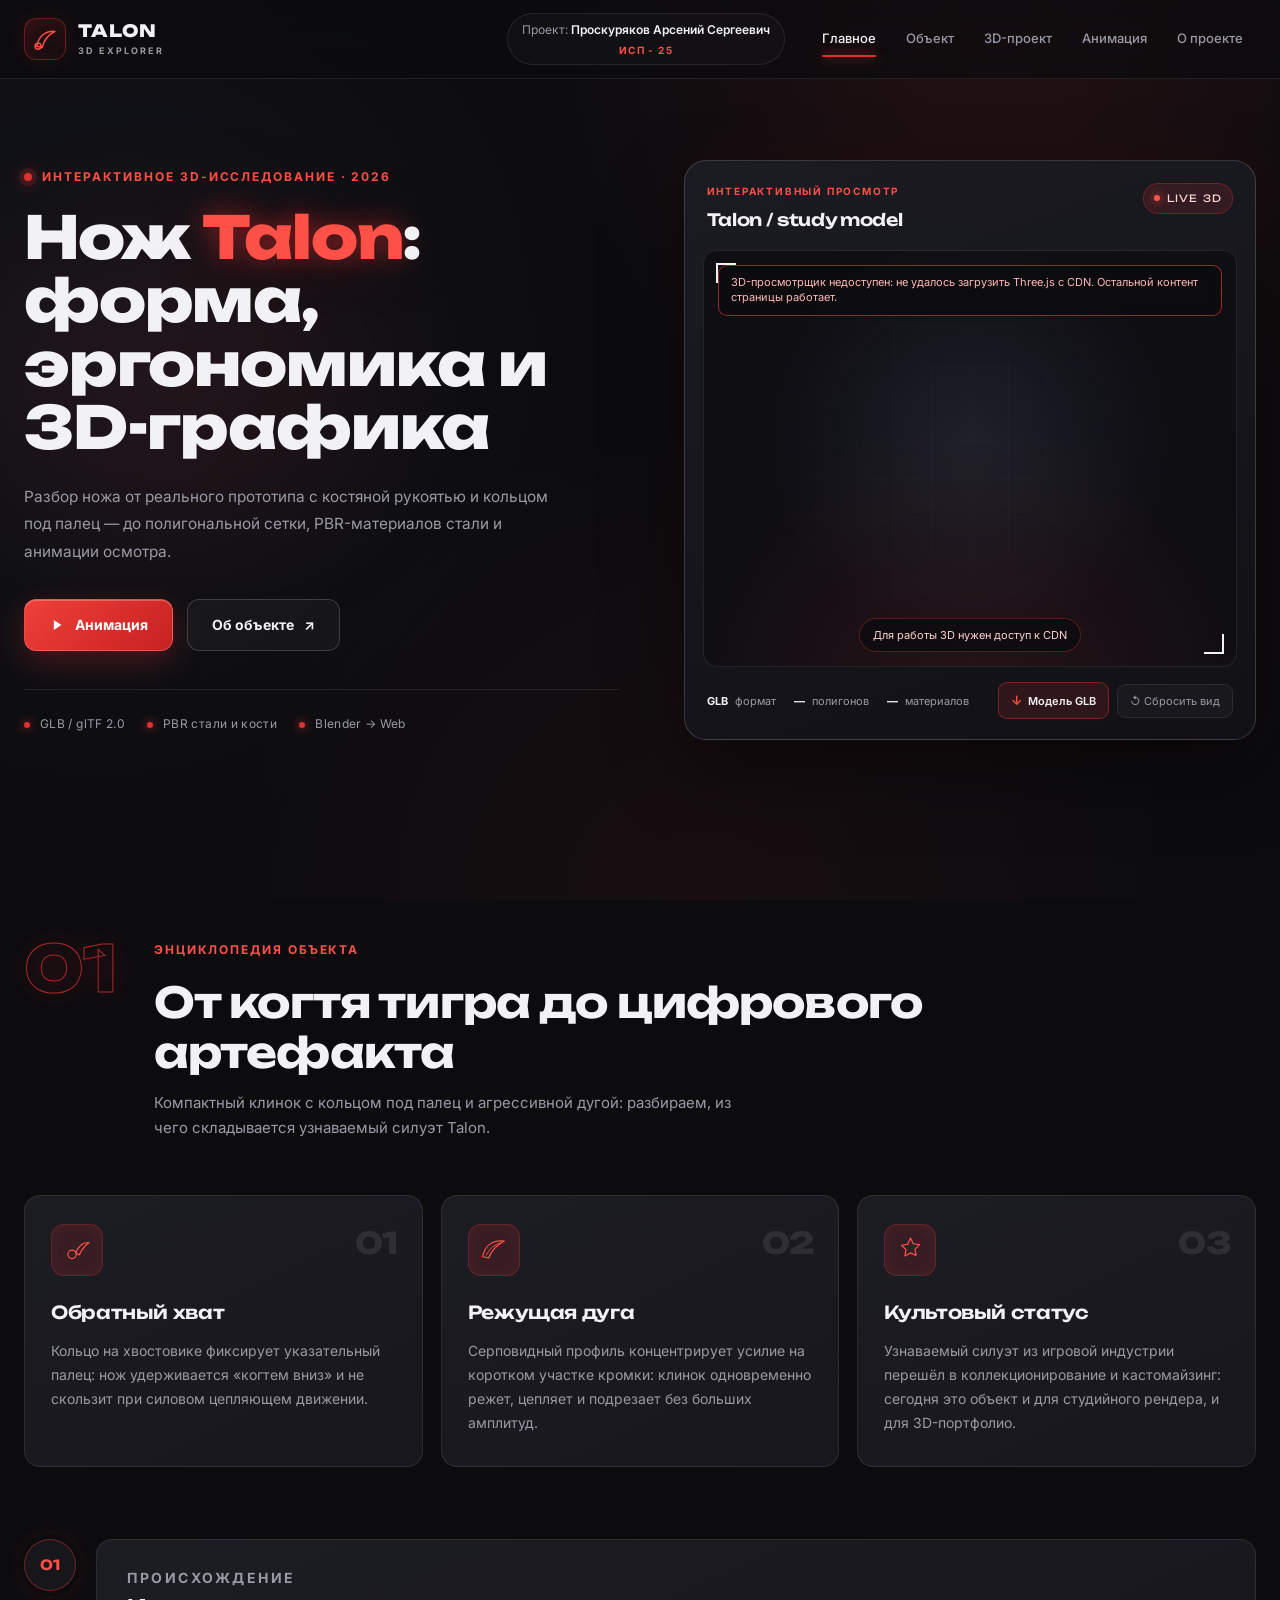
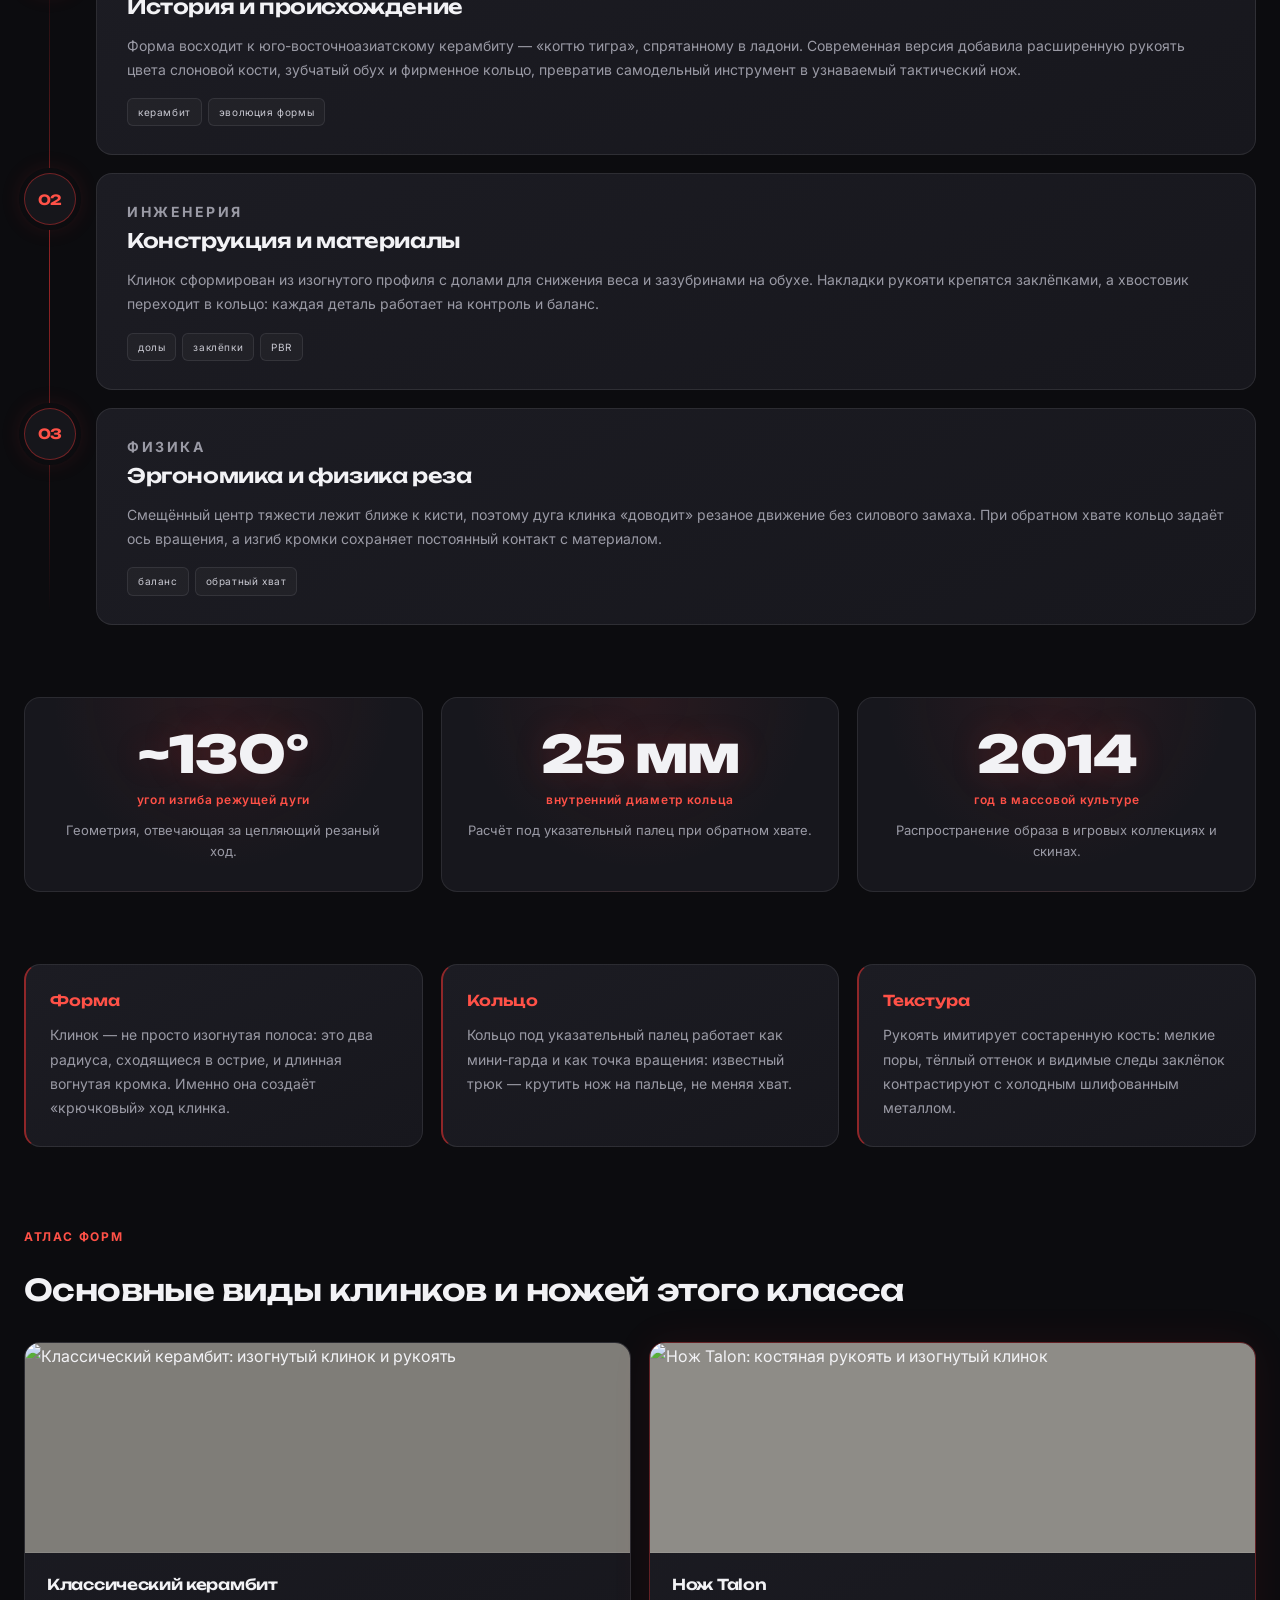
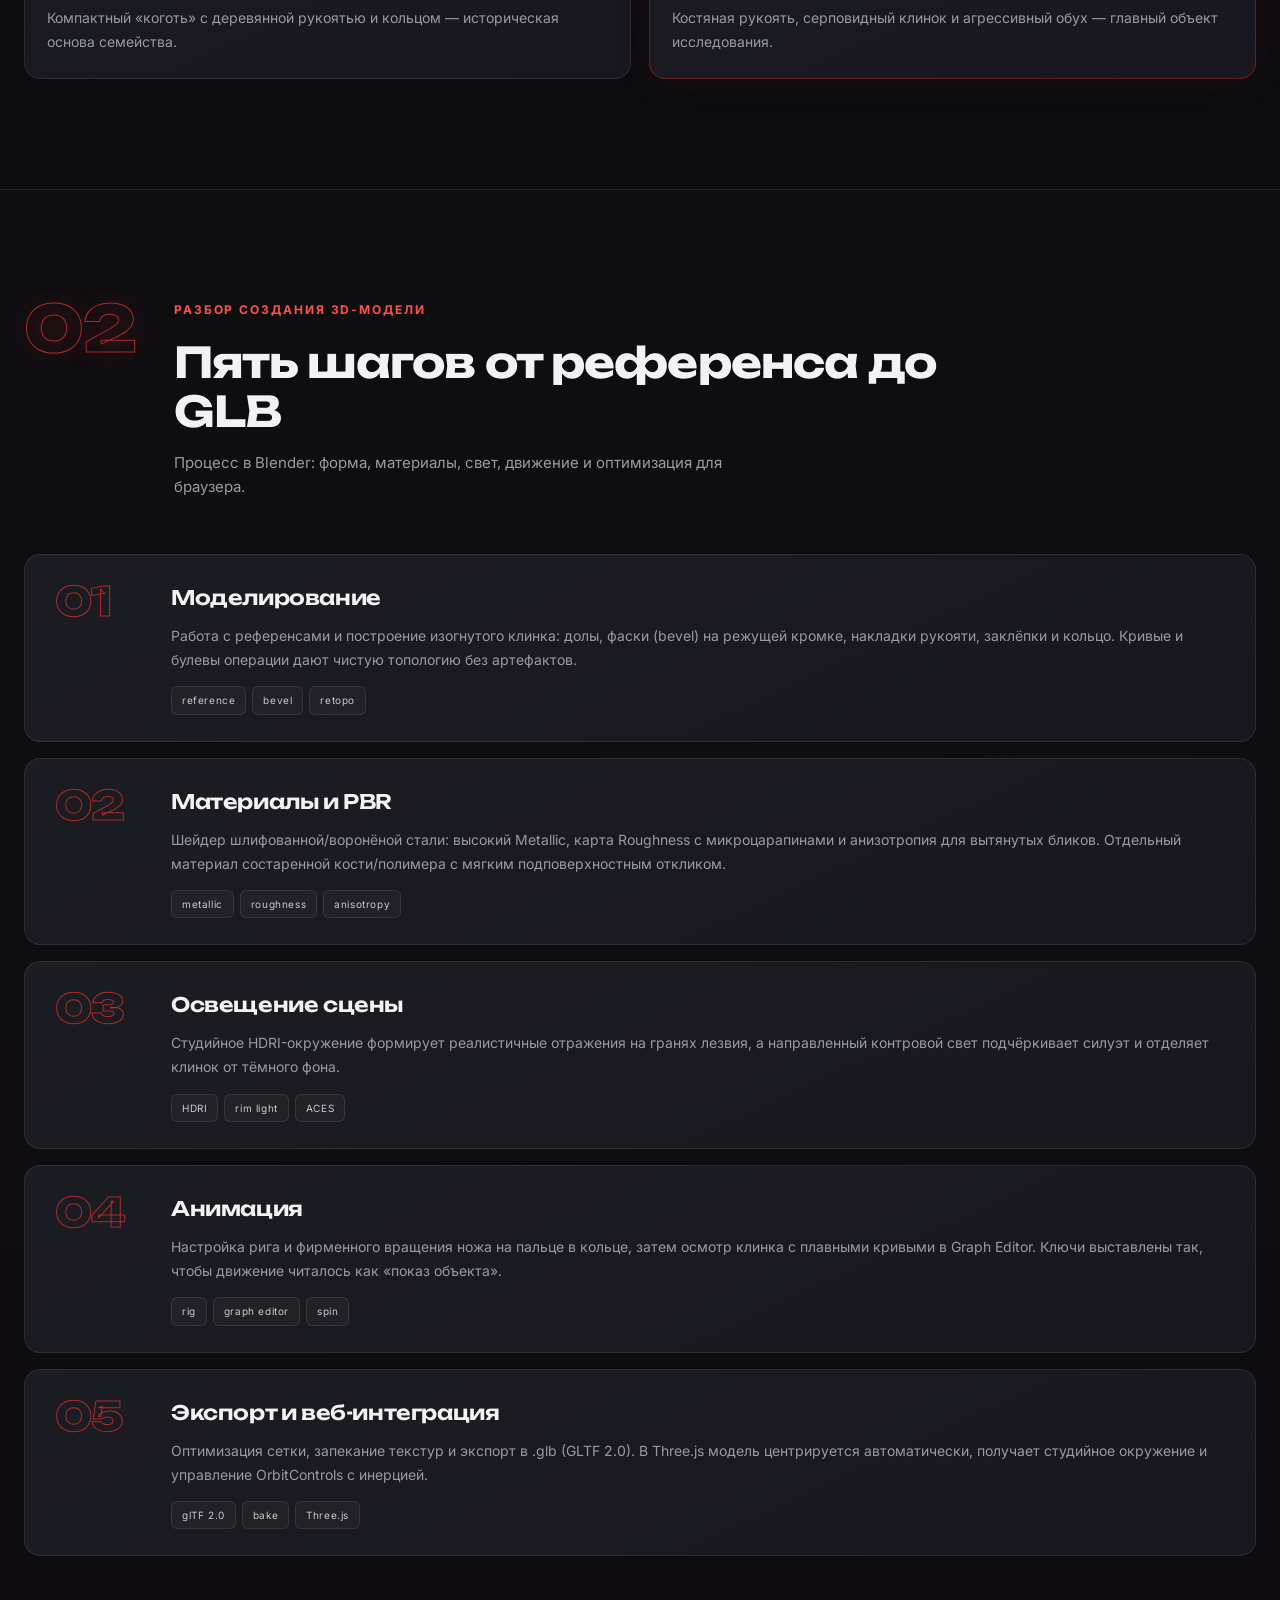
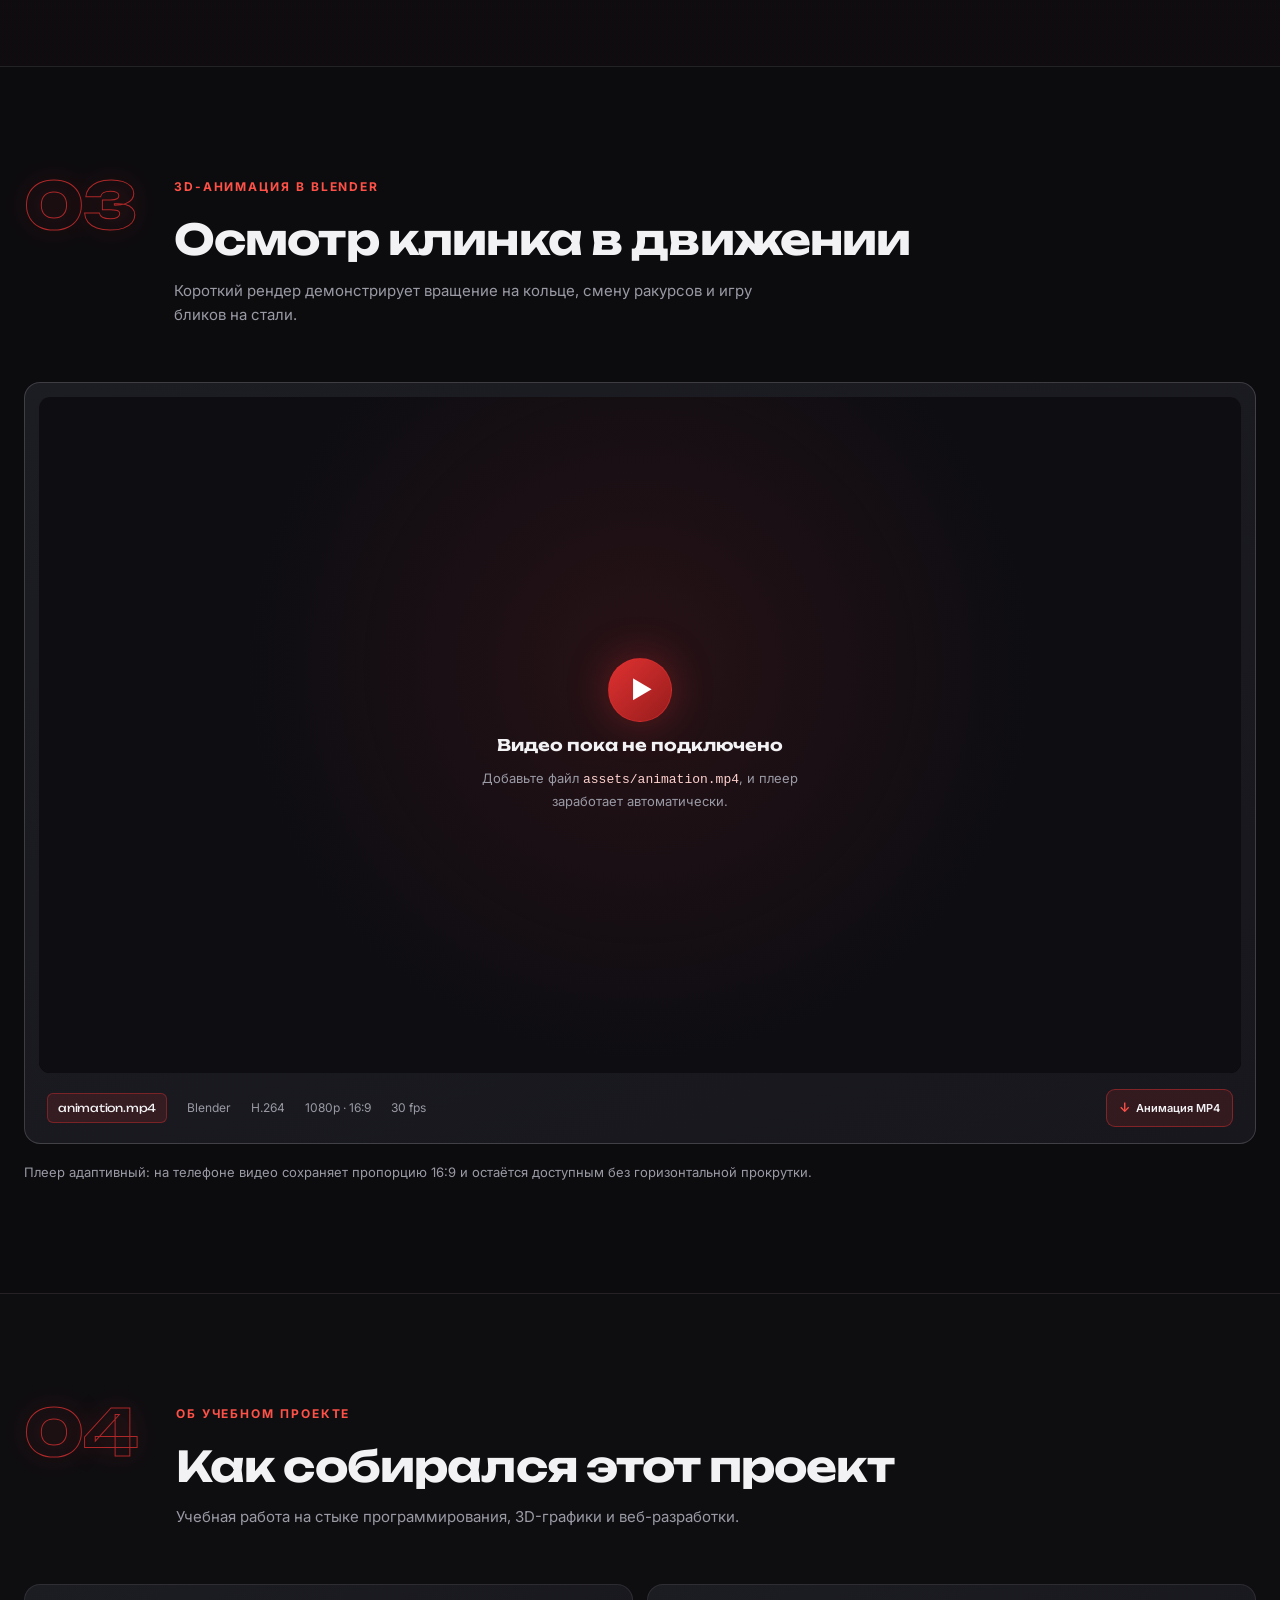
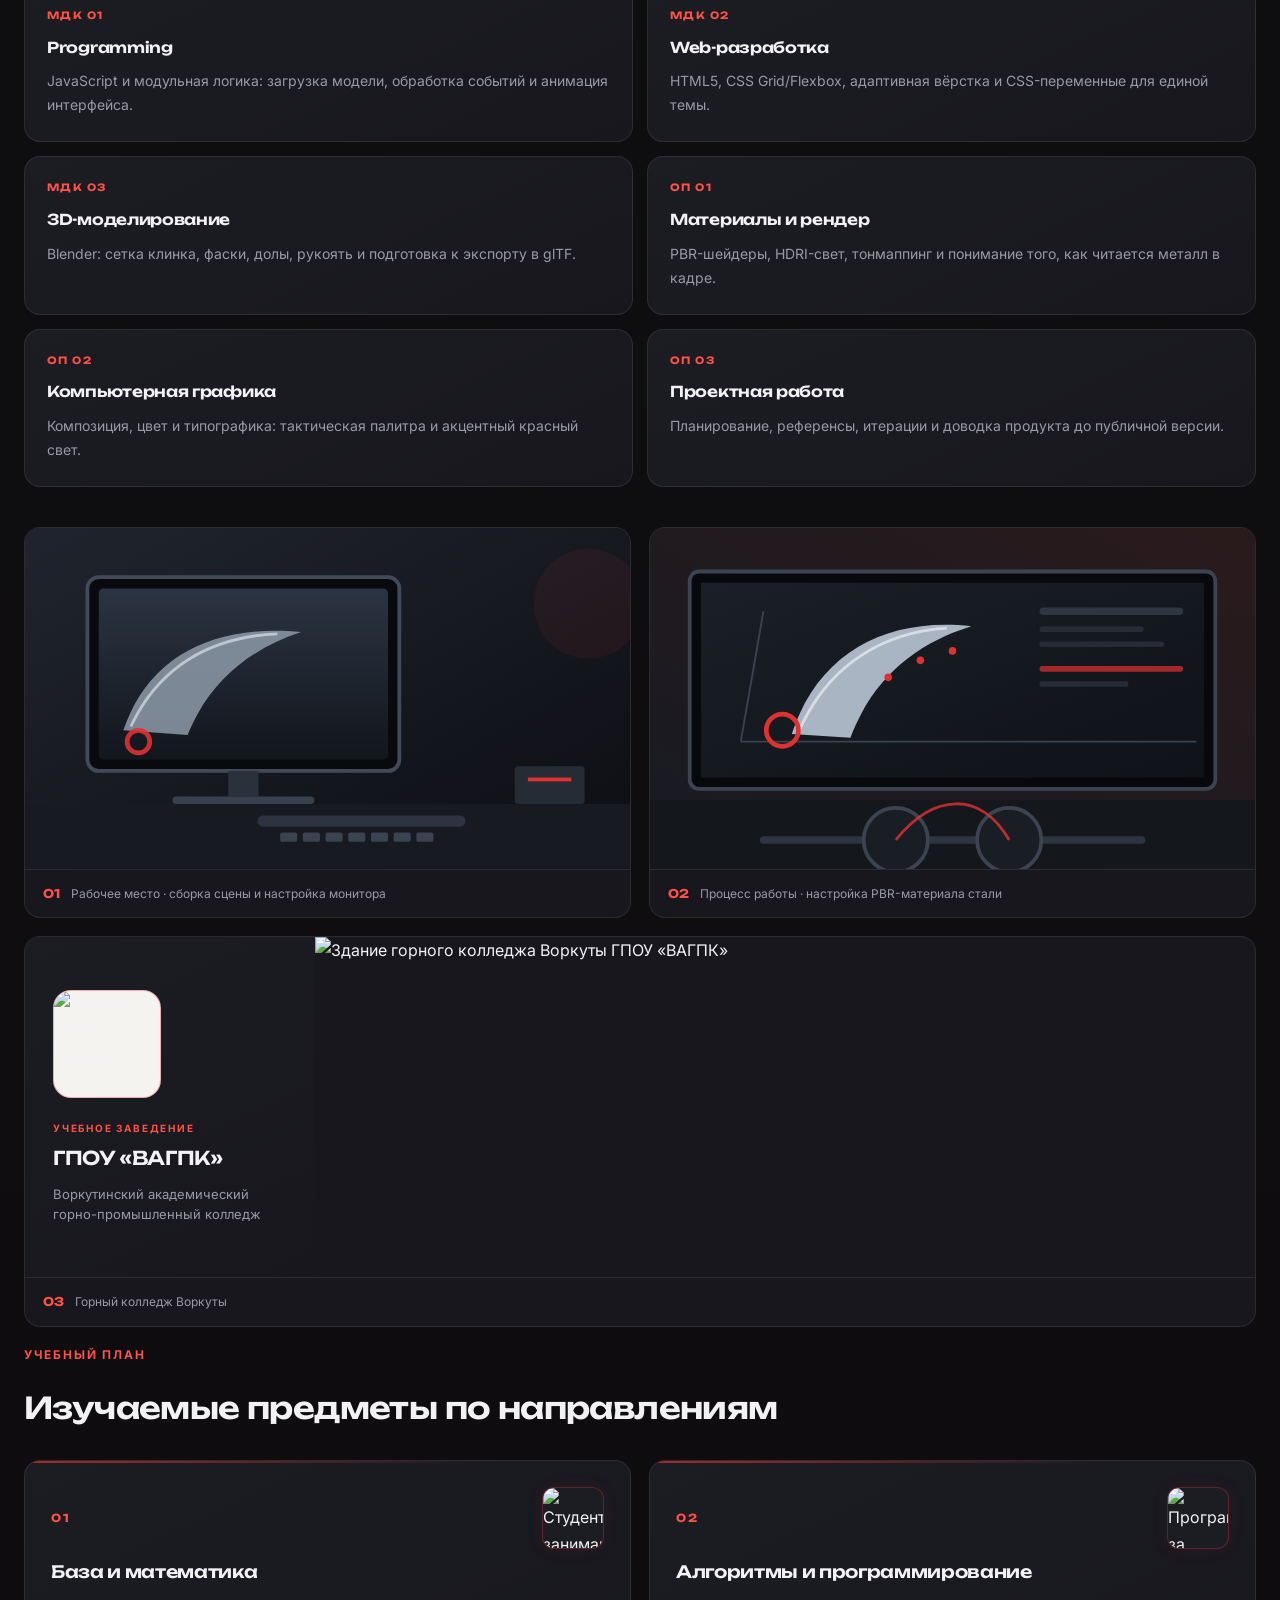
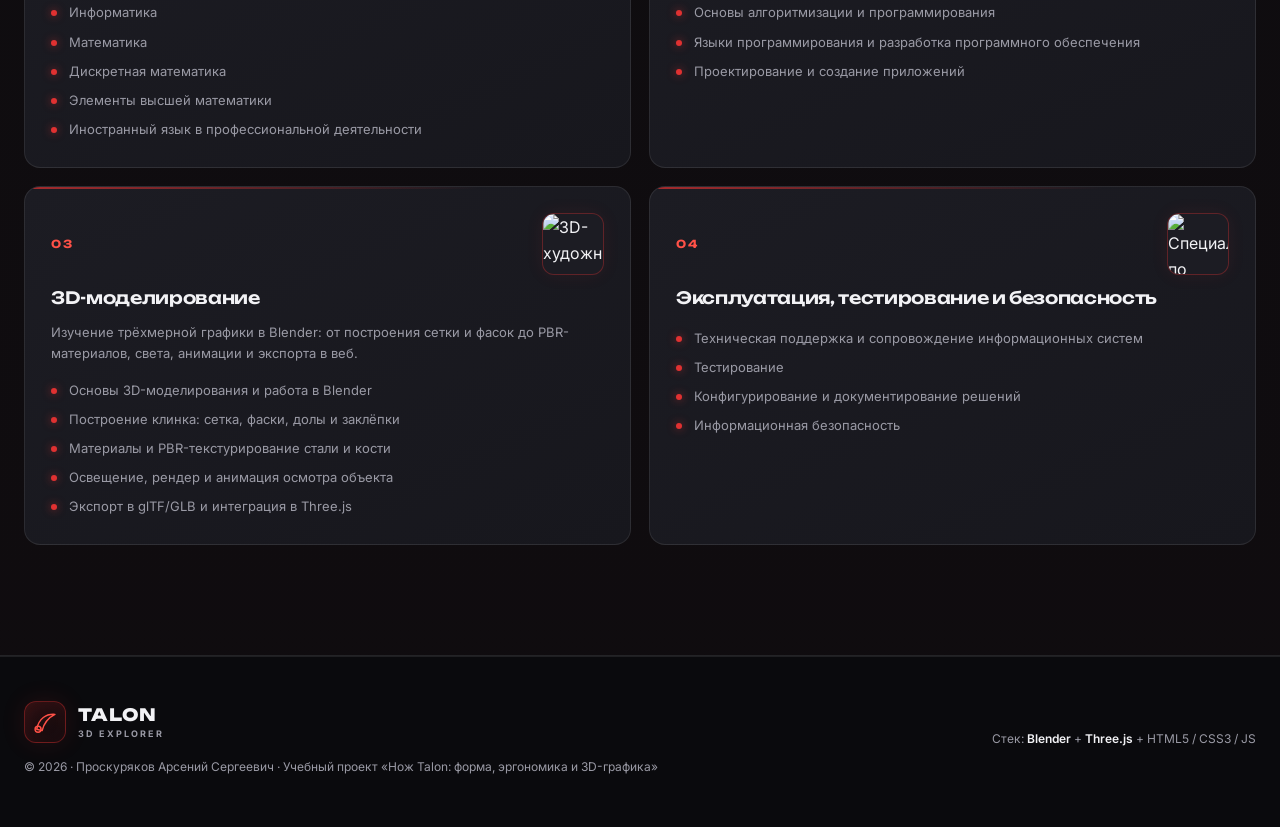
==== index.html @ 17e5db93 "Rename index.html.html to index.html" ====
<!DOCTYPE html>
<html lang="ru">
<head>
  <meta charset="UTF-8">
  <meta name="viewport" content="width=device-width, initial-scale=1.0">
  <meta name="theme-color" content="#0c0c0f">
  <meta name="description" content="Talon 3D Explorer — интерактивная энциклопедия ножа Talon: конструкция, эргономика, PBR-материалы и 3D-просмотр на Three.js.">
  <title>Нож Talon — форма, эргономика и 3D-графика</title>
  <link rel="icon" href="assets/favicon.svg" type="image/svg+xml">

  <link rel="preconnect" href="https://fonts.googleapis.com">
  <link rel="preconnect" href="https://fonts.gstatic.com" crossorigin>
  <link href="https://fonts.googleapis.com/css2?family=Inter:wght@400;500;600;700&family=Unbounded:wght@400;500;600;700;800&display=swap" rel="stylesheet">
  <style>
/* ============================================================
   TALON / 3D EXPLORER — тёмная тактическая тема
   ============================================================ */

:root {
  --bg: #0c0c0f;
  --bg-soft: #101015;
  --card: #17171d;
  --card-2: #1c1c23;
  --text: #f2f2f5;
  --muted: #9a9aa5;
  --accent: #e03131;
  --accent-bright: #ff5147;
  --accent-soft: rgba(224, 49, 49, 0.14);
  --line: rgba(255, 255, 255, 0.085);
  --line-strong: rgba(255, 255, 255, 0.16);
  --radius-lg: 22px;
  --radius-md: 16px;
  --radius-sm: 10px;
  --container: 1240px;
  --header-h: 78px;
  --font-head: "Unbounded", "Segoe UI", sans-serif;
  --font-body: "Inter", "Segoe UI", Arial, sans-serif;
  --ease: cubic-bezier(0.22, 0.75, 0.25, 1);
}

*,
*::before,
*::after { box-sizing: border-box; }

html {
  scroll-behavior: smooth;
  scroll-padding-top: calc(var(--header-h) + 24px);
}

body {
  margin: 0;
  min-width: 320px;
  background: var(--bg);
  color: var(--text);
  font-family: var(--font-body);
  font-size: 16px;
  line-height: 1.65;
  -webkit-font-smoothing: antialiased;
  overflow-x: hidden;
}

body::before {
  content: "";
  position: fixed;
  inset: 0;
  z-index: -2;
  background:
    radial-gradient(circle at 78% 4%, rgba(224, 49, 49, 0.11), transparent 34%),
    radial-gradient(circle at 8% 38%, rgba(70, 82, 110, 0.12), transparent 38%),
    radial-gradient(circle at 55% 100%, rgba(224, 49, 49, 0.06), transparent 42%),
    var(--bg);
}

body::after {
  content: "";
  position: fixed;
  inset: 0;
  z-index: -1;
  pointer-events: none;
  opacity: 0.35;
  background-image:
    linear-gradient(rgba(255,255,255,0.022) 1px, transparent 1px),
    linear-gradient(90deg, rgba(255,255,255,0.022) 1px, transparent 1px);
  background-size: 64px 64px;
  mask-image: linear-gradient(to bottom, #000, transparent 85%);
}

::selection { background: var(--accent); color: #fff; }

a { color: inherit; text-decoration: none; }
button, input { font: inherit; }
img, svg { max-width: 100%; }
h1, h2, h3, h4, p { margin-top: 0; }

h1, h2, h3, h4, .brand-text strong, .stat-number, .section-index,
.step-number, .feature-card__num, .timeline-marker span,
.discipline-num, .live-badge, .file-chip {
  font-family: var(--font-head);
  letter-spacing: -0.02em;
}

.container {
  width: min(100% - 48px, var(--container));
  margin-inline: auto;
}

.accent {
  color: var(--accent-bright);
  text-shadow: 0 0 26px rgba(224, 49, 49, 0.55), 0 0 70px rgba(224, 49, 49, 0.22);
}

.eyebrow {
  display: flex;
  align-items: center;
  gap: 10px;
  margin-bottom: 18px;
  color: var(--accent-bright);
  font-size: 12px;
  font-weight: 700;
  letter-spacing: 0.16em;
  text-transform: uppercase;
}

.pulse-dot {
  width: 8px;
  height: 8px;
  flex: 0 0 auto;
  border-radius: 50%;
  background: var(--accent);
  box-shadow: 0 0 0 5px var(--accent-soft), 0 0 16px var(--accent);
  animation: pulse 2.4s ease-in-out infinite;
}

@keyframes pulse {
  0%, 100% { opacity: 1; transform: scale(1); }
  50% { opacity: 0.55; transform: scale(0.8); }
}

.reveal {
  opacity: 1;
  transform: none;
  transition: opacity 0.75s var(--ease), transform 0.75s var(--ease);
}

.js .reveal {
  opacity: 0;
  transform: translateY(30px);
}

.js .reveal.is-visible { opacity: 1; transform: none; }

/* ------------------------------- Шапка ------------------------------- */

.site-header {
  position: fixed;
  inset: 0 0 auto;
  z-index: 100;
  background: rgba(12, 12, 15, 0.78);
  border-bottom: 1px solid var(--line);
  backdrop-filter: blur(18px) saturate(140%);
  -webkit-backdrop-filter: blur(18px) saturate(140%);
}

.header-inner {
  position: relative;
  min-height: var(--header-h);
  display: flex;
  align-items: center;
  gap: 24px;
}

.brand { display: inline-flex; align-items: center; gap: 12px; flex: 0 0 auto; }

.brand-mark {
  width: 42px;
  height: 42px;
  display: grid;
  place-items: center;
  color: var(--accent-bright);
  border: 1px solid rgba(224, 49, 49, 0.4);
  border-radius: 12px;
  background: linear-gradient(145deg, rgba(224,49,49,0.16), rgba(224,49,49,0.02));
  box-shadow: inset 0 0 18px rgba(224,49,49,0.08), 0 0 24px rgba(224,49,49,0.12);
}

.brand-mark svg { width: 27px; height: 27px; }

.brand-text { display: flex; flex-direction: column; line-height: 1.1; }
.brand-text strong { font-size: 17px; font-weight: 800; letter-spacing: 0.06em; }
.brand-text small {
  margin-top: 5px;
  color: var(--muted);
  font-size: 9px;
  font-weight: 700;
  letter-spacing: 0.24em;
}

.project-badge {
  display: flex;
  flex-direction: column;
  align-items: center;
  gap: 2px;
  margin-left: auto;
  padding: 6px 14px;
  color: var(--muted);
  font-size: 12px;
  white-space: nowrap;
  border: 1px solid var(--line);
  border-radius: 999px;
  background: rgba(255,255,255,0.025);
}

.project-badge strong { color: var(--text); font-weight: 600; }
.project-badge small { color: var(--accent-bright); font-size: 10px; font-weight: 700; letter-spacing: 0.14em; }

.site-nav { display: flex; align-items: center; gap: 4px; }

.site-nav a {
  position: relative;
  padding: 9px 13px;
  color: var(--muted);
  font-size: 13px;
  font-weight: 500;
  border-radius: 9px;
  transition: color 0.25s ease, background 0.25s ease;
}

.site-nav a:hover { color: var(--text); background: rgba(255,255,255,0.05); }

.site-nav a.is-active { color: var(--text); }
.site-nav a.is-active::after {
  content: "";
  position: absolute;
  left: 13px;
  right: 13px;
  bottom: 2px;
  height: 2px;
  border-radius: 2px;
  background: var(--accent);
  box-shadow: 0 0 12px var(--accent);
}

.nav-toggle {
  display: none;
  width: 42px;
  height: 42px;
  flex-direction: column;
  align-items: center;
  justify-content: center;
  gap: 5px;
  padding: 0;
  color: var(--text);
  background: rgba(255,255,255,0.04);
  border: 1px solid var(--line);
  border-radius: 11px;
  cursor: pointer;
}

.nav-toggle span {
  display: block;
  width: 18px;
  height: 2px;
  border-radius: 2px;
  background: currentColor;
  transition: transform 0.25s ease, opacity 0.25s ease;
}

.nav-toggle[aria-expanded="true"] span:nth-child(1) { transform: translateY(7px) rotate(45deg); }
.nav-toggle[aria-expanded="true"] span:nth-child(2) { opacity: 0; }
.nav-toggle[aria-expanded="true"] span:nth-child(3) { transform: translateY(-7px) rotate(-45deg); }

/* -------------------------------- Hero ------------------------------- */

.hero {
  position: relative;
  padding: calc(var(--header-h) + 82px) 0 90px;
}

.hero::before {
  content: "";
  position: absolute;
  top: 14%;
  left: -12%;
  width: 52%;
  height: 65%;
  pointer-events: none;
  background: radial-gradient(ellipse, rgba(224,49,49,0.085), transparent 66%);
  filter: blur(30px);
}

.hero-grid {
  position: relative;
  display: grid;
  grid-template-columns: minmax(0, 1.02fr) minmax(0, 0.98fr);
  gap: clamp(36px, 5vw, 76px);
  align-items: center;
}

.hero-copy h1 {
  max-width: 15ch;
  margin-bottom: 24px;
  font-size: clamp(38px, 4.6vw, 66px);
  font-weight: 800;
  line-height: 1.08;
}

.lead {
  max-width: 55ch;
  margin-bottom: 34px;
  color: var(--muted);
  font-size: clamp(15px, 1.2vw, 17px);
  line-height: 1.78;
}

.hero-actions { display: flex; flex-wrap: wrap; gap: 14px; }

.btn {
  display: inline-flex;
  align-items: center;
  justify-content: center;
  gap: 10px;
  min-height: 52px;
  padding: 0 24px;
  border-radius: 12px;
  font-size: 14px;
  font-weight: 700;
  transition: transform 0.25s var(--ease), box-shadow 0.25s ease, background 0.25s ease, border-color 0.25s ease;
}

.btn svg { width: 16px; height: 16px; }

.btn:hover { transform: translateY(-3px); }

.btn-primary {
  color: #fff;
  background: linear-gradient(135deg, #f0403a, #c62121);
  border: 1px solid rgba(255,120,110,0.5);
  box-shadow: 0 10px 32px rgba(224,49,49,0.28), inset 0 1px 0 rgba(255,255,255,0.24);
}

.btn-primary:hover { box-shadow: 0 16px 42px rgba(224,49,49,0.42), 0 0 20px rgba(224,49,49,0.28); }

.btn-ghost {
  color: var(--text);
  background: rgba(255,255,255,0.035);
  border: 1px solid var(--line-strong);
}

.btn-ghost:hover { background: rgba(255,255,255,0.08); border-color: rgba(255,255,255,0.3); }

.hero-meta {
  display: flex;
  flex-wrap: wrap;
  gap: 10px 22px;
  margin-top: 38px;
  padding-top: 24px;
  border-top: 1px solid var(--line);
}

.hero-meta span {
  position: relative;
  padding-left: 16px;
  color: var(--muted);
  font-size: 12px;
  letter-spacing: 0.03em;
}

.hero-meta span::before {
  content: "";
  position: absolute;
  left: 0;
  top: 8px;
  width: 6px;
  height: 6px;
  border-radius: 50%;
  background: var(--accent);
  box-shadow: 0 0 10px var(--accent);
}

/* --------------------------- 3D-просмотрщик --------------------------- */

.viewer-card {
  padding: 18px;
  background: linear-gradient(160deg, rgba(28,28,36,0.96), rgba(17,17,22,0.98));
  border: 1px solid var(--line-strong);
  border-radius: var(--radius-lg);
  box-shadow: 0 30px 80px rgba(0,0,0,0.45), 0 0 60px rgba(224,49,49,0.06);
}

.viewer-head {
  display: flex;
  align-items: flex-start;
  justify-content: space-between;
  gap: 14px;
  padding: 4px 4px 16px;
}

.panel-label, .card-kicker {
  display: block;
  margin-bottom: 6px;
  color: var(--accent-bright);
  font-size: 10px;
  font-weight: 700;
  letter-spacing: 0.18em;
  text-transform: uppercase;
}

.viewer-head h2 { margin: 0; font-size: 17px; font-weight: 600; }

.live-badge {
  display: inline-flex;
  align-items: center;
  gap: 7px;
  padding: 6px 10px;
  color: #ffd7d4;
  font-size: 10px;
  letter-spacing: 0.12em;
  white-space: nowrap;
  border: 1px solid rgba(224,49,49,0.32);
  border-radius: 999px;
  background: var(--accent-soft);
}

.live-badge i {
  width: 6px;
  height: 6px;
  border-radius: 50%;
  background: var(--accent-bright);
  box-shadow: 0 0 10px var(--accent-bright);
  animation: pulse 1.8s ease-in-out infinite;
}

.viewer-stage {
  position: relative;
  aspect-ratio: 1.28 / 1;
  min-height: 340px;
  overflow: hidden;
  border: 1px solid var(--line);
  border-radius: 14px;
  background:
    radial-gradient(circle at 50% 45%, rgba(60,66,82,0.34), transparent 58%),
    radial-gradient(circle at 50% 110%, rgba(224,49,49,0.12), transparent 55%),
    #0e0e13;
}

.scene { position: absolute; inset: 0; z-index: 2; }
.scene canvas { display: block; width: 100%; height: 100%; cursor: grab; touch-action: none; }
.scene canvas:active { cursor: grabbing; }

.viewer-grid {
  position: absolute;
  inset: 0;
  z-index: 1;
  pointer-events: none;
  opacity: 0.45;
  background-image:
    linear-gradient(rgba(255,255,255,0.035) 1px, transparent 1px),
    linear-gradient(90deg, rgba(255,255,255,0.035) 1px, transparent 1px);
  background-size: 38px 38px;
  mask-image: radial-gradient(circle at 50% 50%, #000 20%, transparent 78%);
}

.stage-corner {
  position: absolute;
  z-index: 4;
  width: 20px;
  height: 20px;
  pointer-events: none;
  border-color: rgba(224,49,49,0.7);
}
.stage-corner--tl { top: 12px; left: 12px; border-top: 2px solid; border-left: 2px solid; }
.stage-corner--br { right: 12px; bottom: 12px; border-right: 2px solid; border-bottom: 2px solid; }

.loader {
  position: absolute;
  inset: 0;
  z-index: 6;
  display: flex;
  flex-direction: column;
  align-items: center;
  justify-content: center;
  gap: 14px;
  color: var(--muted);
  font-size: 12px;
  letter-spacing: 0.08em;
  background: rgba(14,14,19,0.9);
  transition: opacity 0.5s ease, visibility 0.5s ease;
}

.loader.is-hidden { opacity: 0; visibility: hidden; }

.loader-ring {
  width: 42px;
  height: 42px;
  border: 2px solid rgba(255,255,255,0.1);
  border-top-color: var(--accent);
  border-radius: 50%;
  animation: spin 0.9s linear infinite;
}

@keyframes spin { to { transform: rotate(360deg); } }

.progress {
  width: 150px;
  height: 3px;
  overflow: hidden;
  border-radius: 3px;
  background: rgba(255,255,255,0.1);
}

.progress i {
  display: block;
  width: 8%;
  height: 100%;
  background: var(--accent);
  box-shadow: 0 0 12px var(--accent);
  transition: width 0.25s ease;
}

.viewer-status {
  position: absolute;
  z-index: 5;
  top: 14px;
  left: 14px;
  right: 14px;
  padding: 9px 12px;
  font-size: 11px;
  line-height: 1.45;
  color: var(--text);
  border: 1px solid var(--line);
  border-radius: 9px;
  background: rgba(12,12,16,0.86);
  backdrop-filter: blur(8px);
  opacity: 0;
  transform: translateY(-6px);
  pointer-events: none;
  transition: opacity 0.3s ease, transform 0.3s ease;
}

.viewer-status.is-visible { opacity: 1; transform: none; }
.viewer-status[data-kind="warn"] { border-color: rgba(224,49,49,0.5); color: #ffd2cf; }
.viewer-status[data-kind="error"] { border-color: rgba(224,49,49,0.7); color: #ffb9b5; }
.viewer-status[data-kind="ok"] { border-color: rgba(120,200,150,0.35); color: #c9ecd6; }

.viewer-hint {
  position: absolute;
  z-index: 4;
  left: 50%;
  bottom: 14px;
  transform: translateX(-50%);
  margin: 0;
  padding: 7px 13px;
  color: var(--muted);
  font-size: 11px;
  white-space: nowrap;
  border: 1px solid var(--line);
  border-radius: 999px;
  background: rgba(12,12,16,0.8);
  pointer-events: none;
}

.viewer-hint.is-static { color: #ffd2cf; border-color: rgba(224,49,49,0.35); }

.viewer-foot {
  display: flex;
  align-items: center;
  justify-content: space-between;
  gap: 12px;
  padding: 15px 4px 2px;
}

.viewer-specs { display: flex; flex-wrap: wrap; gap: 8px 18px; }
.viewer-specs span { color: var(--muted); font-size: 11px; }
.viewer-specs b { margin-right: 4px; color: var(--text); font-weight: 700; }

.viewer-actions { display: flex; align-items: center; flex-wrap: wrap; gap: 8px; }

.download-btn {
  display: inline-flex;
  align-items: center;
  gap: 6px;
  padding: 7px 12px;
  color: var(--text);
  font-size: 11px;
  font-weight: 600;
  text-decoration: none;
  white-space: nowrap;
  border: 1px solid rgba(224, 49, 49, 0.45);
  border-radius: 9px;
  background: var(--accent-soft);
  transition: color 0.2s ease, border-color 0.2s ease, background 0.2s ease, transform 0.2s var(--ease);
}

.download-btn::before { content: "↓"; color: var(--accent-bright); font-size: 13px; }
.download-btn:hover { color: #fff; border-color: var(--accent-bright); background: rgba(224, 49, 49, 0.2); transform: translateY(-2px); }

.reset-btn {
  padding: 7px 12px;
  color: var(--muted);
  font-size: 11px;
  white-space: nowrap;
  border: 1px solid var(--line);
  border-radius: 9px;
  background: rgba(255,255,255,0.03);
  cursor: pointer;
  transition: color 0.2s ease, border-color 0.2s ease, background 0.2s ease;
}

.reset-btn:hover { color: var(--text); border-color: rgba(224,49,49,0.55); background: var(--accent-soft); }

/* ------------------------------ Секции ------------------------------- */

.section { padding: 110px 0; scroll-margin-top: var(--header-h); }
.section-alt {
  background: linear-gradient(180deg, rgba(255,255,255,0.012), rgba(224,49,49,0.018));
  border-top: 1px solid var(--line);
  border-bottom: 1px solid var(--line);
}

.section-head {
  display: grid;
  grid-template-columns: auto 1fr;
  gap: clamp(18px, 3vw, 40px);
  align-items: start;
  margin-bottom: 54px;
}

.section-index {
  font-size: clamp(38px, 5vw, 70px);
  font-weight: 800;
  line-height: 0.9;
  color: transparent;
  -webkit-text-stroke: 1px rgba(224,49,49,0.75);
  text-shadow: 0 0 30px rgba(224,49,49,0.14);
}

.section-head h2 {
  max-width: 20ch;
  margin-bottom: 14px;
  font-size: clamp(28px, 3.3vw, 44px);
  font-weight: 700;
  line-height: 1.17;
}

.section-lead { max-width: 68ch; margin: 0; color: var(--muted); font-size: 15px; }

/* --- Карточки назначения --- */

.feature-grid {
  display: grid;
  grid-template-columns: repeat(3, minmax(0, 1fr));
  gap: 18px;
  margin-bottom: 72px;
}

.feature-card,
.timeline-card,
.fact-card,
.knife-card,
.step,
.discipline-card,
.video-card {
  position: relative;
  background: linear-gradient(155deg, var(--card-2), var(--card));
  border: 1px solid var(--line);
  border-radius: var(--radius-md);
}

.feature-card {
  padding: 28px 26px 30px;
  overflow: hidden;
  transition: transform 0.3s var(--ease), border-color 0.3s ease, box-shadow 0.3s ease;
}

.feature-card::after {
  content: "";
  position: absolute;
  inset: auto auto -70px -70px;
  width: 160px;
  height: 160px;
  border-radius: 50%;
  background: radial-gradient(circle, rgba(224,49,49,0.12), transparent 70%);
  opacity: 0;
  transition: opacity 0.3s ease;
}

.feature-card:hover { transform: translateY(-6px); border-color: rgba(224,49,49,0.42); box-shadow: 0 20px 50px rgba(0,0,0,0.32); }
.feature-card:hover::after { opacity: 1; }

.feature-card__num {
  position: absolute;
  top: 22px;
  right: 24px;
  color: rgba(255,255,255,0.09);
  font-size: 30px;
  font-weight: 800;
}

.feature-icon {
  width: 52px;
  height: 52px;
  display: grid;
  place-items: center;
  margin-bottom: 22px;
  color: var(--accent-bright);
  border: 1px solid rgba(224,49,49,0.28);
  border-radius: 13px;
  background: var(--accent-soft);
  box-shadow: inset 0 0 20px rgba(224,49,49,0.08);
}

.feature-icon svg { width: 29px; height: 29px; }

.feature-card h3 { margin-bottom: 12px; font-size: 18px; font-weight: 600; }
.feature-card p, .timeline-card p, .knife-card p, .step p, .discipline-card p, .fact-card p {
  margin: 0;
  color: var(--muted);
  font-size: 14px;
  line-height: 1.72;
}

/* --- Таймлайн --- */

.timeline { position: relative; margin-bottom: 72px; }

.timeline::before {
  content: "";
  position: absolute;
  top: 12px;
  bottom: 12px;
  left: 25px;
  width: 1px;
  background: linear-gradient(to bottom, transparent, rgba(224,49,49,0.65), transparent);
}

.timeline-item {
  position: relative;
  display: grid;
  grid-template-columns: 52px minmax(0, 1fr);
  gap: 20px;
  margin-bottom: 18px;
}

.timeline-item:last-child { margin-bottom: 0; }

.timeline-marker {
  position: relative;
  z-index: 1;
  width: 52px;
  height: 52px;
  display: grid;
  place-items: center;
  border: 1px solid rgba(224,49,49,0.45);
  border-radius: 50%;
  background: #16161b;
  box-shadow: 0 0 0 5px var(--bg), 0 0 24px rgba(224,49,49,0.18);
}

.timeline-marker span { color: var(--accent-bright); font-size: 14px; font-weight: 700; }

.timeline-card { padding: 26px 30px 28px; }
.timeline-card h3 { margin-bottom: 11px; font-size: 20px; font-weight: 600; }

.tag, .step-tags span {
  display: inline-block;
  margin: 16px 6px 0 0;
  padding: 5px 10px;
  color: #c9c9d2;
  font-size: 10px;
  letter-spacing: 0.06em;
  border: 1px solid var(--line);
  border-radius: 6px;
  background: rgba(255,255,255,0.03);
}

/* --- Статистика --- */

.stats {
  display: grid;
  grid-template-columns: repeat(3, minmax(0, 1fr));
  gap: 18px;
  margin-bottom: 72px;
}

.stat {
  padding: 28px 26px;
  text-align: center;
  border: 1px solid var(--line);
  border-radius: var(--radius-md);
  background: radial-gradient(circle at 50% 0%, rgba(224,49,49,0.09), transparent 62%), var(--card);
}

.stat-number {
  display: block;
  margin-bottom: 8px;
  color: var(--text);
  font-size: clamp(34px, 4vw, 52px);
  font-weight: 800;
  line-height: 1.1;
  text-shadow: 0 0 32px rgba(224,49,49,0.22);
}

.stat > span {
  display: block;
  margin-bottom: 10px;
  color: var(--accent-bright);
  font-size: 12px;
  font-weight: 600;
  letter-spacing: 0.06em;
}

.stat p { margin: 0; color: var(--muted); font-size: 13px; }

/* --- Факты --- */

.facts-grid {
  display: grid;
  grid-template-columns: repeat(3, minmax(0, 1fr));
  gap: 18px;
  margin-bottom: 80px;
}

.fact-card {
  padding: 24px 24px 26px;
  border-left: 2px solid rgba(224,49,49,0.6);
}

.fact-label {
  display: block;
  margin-bottom: 10px;
  color: var(--accent-bright);
  font-family: var(--font-head);
  font-size: 15px;
  font-weight: 600;
}

/* --- Атлас форм --- */

.subhead { margin-bottom: 28px; }
.subhead h3 { margin: 0; font-size: clamp(22px, 2.4vw, 30px); font-weight: 600; }

.knife-grid {
  display: grid;
  grid-template-columns: repeat(2, minmax(0, 1fr));
  gap: 18px;
}

.knife-card {
  display: flex;
  flex-direction: column;
  overflow: hidden;
  transition: transform 0.3s var(--ease), border-color 0.3s ease;
}
.knife-card:hover { transform: translateY(-5px); border-color: rgba(224,49,49,0.4); }
.knife-card--accent { border-color: rgba(224,49,49,0.38); box-shadow: 0 0 40px rgba(224,49,49,0.08); }

.knife-art {
  display: grid;
  place-items: center;
  height: 210px;
  padding: 0;
  background: #8e8c87;
  border-bottom: 1px solid var(--line);
}

.knife-card--photo-primary .knife-art { background: #7f7d78; }

.knife-card--photo .knife-art img {
  display: block;
  width: 100%;
  height: 100%;
  object-fit: contain;
}

.knife-card__body { flex: 1; padding: 20px 22px 24px; }
.knife-card h4 { margin-bottom: 8px; font-size: 15px; font-weight: 600; }

/* --- Шаги создания --- */

.steps { display: grid; gap: 16px; }

.step {
  display: grid;
  grid-template-columns: 92px minmax(0, 1fr);
  gap: 24px;
  padding: 26px 30px;
  transition: border-color 0.3s ease, transform 0.3s var(--ease);
}

.step:hover { transform: translateX(5px); border-color: rgba(224,49,49,0.35); }

.step-number {
  font-size: 40px;
  font-weight: 800;
  line-height: 1;
  color: transparent;
  -webkit-text-stroke: 1px rgba(224,49,49,0.75);
}

.step-body h3 { margin-bottom: 10px; font-size: 20px; font-weight: 600; }
.step-tags span { margin-top: 14px; }

/* --- Видео --- */

.video-card { padding: 14px; border-color: var(--line-strong); }

.video-frame {
  position: relative;
  aspect-ratio: 16 / 9;
  overflow: hidden;
  border-radius: 11px;
  background: #08080b;
}

.video-frame video { display: block; width: 100%; height: 100%; object-fit: cover; background: #08080b; }

.video-fallback {
  position: absolute;
  inset: 0;
  display: flex;
  flex-direction: column;
  align-items: center;
  justify-content: center;
  gap: 10px;
  padding: 24px;
  text-align: center;
  background: radial-gradient(circle at 50% 40%, rgba(224,49,49,0.12), transparent 55%), #0d0d12;
}

.video-fallback[hidden] { display: none; }

.video-fallback__icon {
  width: 64px;
  height: 64px;
  display: grid;
  place-items: center;
  padding-left: 4px;
  color: #fff;
  font-size: 24px;
  border: 1px solid rgba(224,49,49,0.55);
  border-radius: 50%;
  background: linear-gradient(135deg, #e03131, #971c1c);
  box-shadow: 0 0 40px rgba(224,49,49,0.35);
}

.video-fallback strong { font-family: var(--font-head); font-size: 16px; }
.video-fallback p { max-width: 42ch; margin: 0; color: var(--muted); font-size: 13px; }
.video-fallback code { color: #ffd2cf; }

.video-caption {
  display: flex;
  flex-wrap: wrap;
  align-items: center;
  gap: 10px 20px;
  padding: 16px 8px 2px;
  color: var(--muted);
  font-size: 12px;
}

.file-chip {
  padding: 5px 10px;
  color: var(--text);
  font-size: 11px;
  border: 1px solid rgba(224,49,49,0.4);
  border-radius: 6px;
  background: var(--accent-soft);
}

.video-caption .download-btn { margin-left: auto; }

.video-note { margin: 18px 0 0; color: var(--muted); font-size: 13px; }

/* --- Об учебном проекте --- */

.about-grid {
  display: grid;
  grid-template-columns: 1fr;
  gap: 18px;
  margin-bottom: 40px;
}

.disciplines {
  display: grid;
  grid-template-columns: repeat(2, minmax(0, 1fr));
  gap: 14px;
}

.discipline-card { padding: 22px 22px 24px; transition: border-color 0.3s ease, transform 0.3s var(--ease); }
.discipline-card:hover { transform: translateY(-4px); border-color: rgba(224,49,49,0.4); }
.discipline-num { display: block; margin-bottom: 12px; color: var(--accent-bright); font-size: 10px; font-weight: 700; letter-spacing: 0.14em; }
.discipline-card h4 { margin-bottom: 9px; font-size: 15px; font-weight: 600; }

/* --- Изучаемые предметы по направлениям --- */
.subjects { margin-top: 48px; }
/* Блок стоит сразу под фотографией колледжа внутри сетки фото */
.photos .subjects { grid-column: 1 / -1; margin-top: 0; }

.subjects-grid {
  display: grid;
  grid-template-columns: repeat(2, minmax(0, 1fr));
  gap: 18px;
}

.subject-group {
  position: relative;
  padding: 26px 26px 28px;
  overflow: hidden;
  background: linear-gradient(155deg, var(--card-2), var(--card));
  border: 1px solid var(--line);
  border-radius: var(--radius-md);
  transition: border-color 0.3s ease, transform 0.3s var(--ease);
}

.subject-group::before {
  content: "";
  position: absolute;
  inset: 0 0 auto;
  height: 2px;
  background: linear-gradient(90deg, var(--accent), transparent 75%);
  opacity: 0.7;
}

.subject-group:hover { transform: translateY(-4px); border-color: rgba(224,49,49,0.4); }

.subject-group__head {
  display: flex;
  align-items: center;
  justify-content: space-between;
  gap: 12px;
  margin-bottom: 12px;
}

.subject-group__num {
  display: block;
  margin-bottom: 12px;
  color: var(--accent-bright);
  font-family: var(--font-head);
  font-size: 11px;
  font-weight: 700;
  letter-spacing: 0.14em;
}

.subject-group__head .subject-group__num { margin-bottom: 0; }

.subject-group__photo {
  flex: none;
  width: 62px;
  height: 62px;
  overflow: hidden;
  border: 1px solid rgba(224, 49, 49, 0.35);
  border-radius: 12px;
  background: var(--card-2);
  box-shadow: 0 0 18px rgba(224, 49, 49, 0.08);
}

.subject-group__photo img {
  display: block;
  width: 100%;
  height: 100%;
  object-fit: cover;
  transition: transform 0.4s var(--ease);
}

.subject-group:hover .subject-group__photo img { transform: scale(1.06); }

.subject-group h4 {
  margin-bottom: 18px;
  font-size: 17px;
  font-weight: 600;
  line-height: 1.35;
}

.subject-group__desc {
  margin: -6px 0 16px;
  color: var(--muted);
  font-size: 13px;
  line-height: 1.6;
}

.subject-group ul {
  display: grid;
  gap: 9px;
  margin: 0;
  padding: 0;
  list-style: none;
}

.subject-group li {
  position: relative;
  padding-left: 18px;
  color: var(--muted);
  font-size: 13px;
  line-height: 1.55;
}

.subject-group li::before {
  content: "";
  position: absolute;
  left: 0;
  top: 8px;
  width: 6px;
  height: 6px;
  border-radius: 50%;
  background: var(--accent);
  box-shadow: 0 0 9px rgba(224,49,49,0.65);
}

.photos { display: grid; grid-template-columns: repeat(2, minmax(0, 1fr)); gap: 18px; }
.photo { margin: 0; overflow: hidden; border: 1px solid var(--line); border-radius: var(--radius-md); background: var(--card); }
.photo svg, .photo img { display: block; width: 100%; aspect-ratio: 16 / 9; object-fit: cover; }
/* Логотип колледжа рядом с фотографией здания */
.photo--college { grid-column: 1 / -1; }
.college-frame {
  display: grid;
  grid-template-columns: minmax(220px, 290px) minmax(0, 1fr);
}
.college-identity {
  display: flex;
  flex-direction: column;
  justify-content: center;
  gap: 22px;
  padding: 28px;
  background: linear-gradient(155deg, var(--card-2), var(--card));
}
.photo .college-logo {
  width: 108px;
  height: 108px;
  aspect-ratio: auto;
  object-fit: contain;
  border: 1px solid rgba(224,49,49,0.35);
  border-radius: 18px;
  background: #f4f3f0;
}
.college-identity h4 { margin: 4px 0 10px; font-size: 19px; font-weight: 600; }
.college-identity__desc { margin: 0; color: var(--muted); font-size: 13px; line-height: 1.55; }
.photo .college-photo {
  width: 100%;
  height: 100%;
  min-height: 340px;
  aspect-ratio: auto;
  object-fit: cover;
}
.photo figcaption { padding: 14px 18px; color: var(--muted); font-size: 12px; border-top: 1px solid var(--line); }
.photo figcaption span { margin-right: 8px; color: var(--accent-bright); font-family: var(--font-head); font-weight: 700; }

/* --- Футер --- */

.site-footer { padding: 44px 0 50px; border-top: 1px solid var(--line); background: #0a0a0d; }
.footer-inner { display: flex; align-items: center; justify-content: space-between; gap: 24px; }
.brand--footer { margin-bottom: 14px; }
.site-footer p { margin: 0; color: var(--muted); font-size: 12px; }
.stack strong { color: var(--text); font-weight: 600; }

/* ---------------------------- Адаптивность ---------------------------- */

@media (max-width: 1100px) {
  .project-badge { margin-left: 0; }
  .hero-grid { grid-template-columns: 1fr; }
  .hero-copy h1 { max-width: 20ch; }
  .viewer-card { max-width: 720px; width: 100%; }
  .knife-grid { grid-template-columns: repeat(2, minmax(0, 1fr)); }
  .feature-grid { grid-template-columns: 1fr; }
  .feature-card { display: grid; grid-template-columns: 60px 1fr; column-gap: 20px; padding: 24px 26px; }
  .feature-icon { grid-row: span 2; margin-bottom: 0; }
  .feature-card h3 { align-self: end; }
  .feature-card__num { top: 18px; }
}

@media (max-width: 860px) {
  :root { --header-h: 70px; }

  .nav-toggle { display: flex; margin-left: auto; }

  .site-nav {
    position: absolute;
    top: calc(100% + 8px);
    left: 0;
    right: 0;
    flex-direction: column;
    align-items: stretch;
    gap: 2px;
    padding: 10px;
    border: 1px solid var(--line-strong);
    border-radius: 14px;
    background: rgba(20,20,26,0.98);
    box-shadow: 0 24px 50px rgba(0,0,0,0.55);
    opacity: 0;
    visibility: hidden;
    transform: translateY(-10px);
    transition: opacity 0.25s ease, transform 0.25s ease, visibility 0.25s ease;
  }

  .site-nav.is-open { opacity: 1; visibility: visible; transform: none; }
  .site-nav a { padding: 12px 14px; font-size: 14px; }
  .site-nav a.is-active::after { left: 14px; right: auto; width: 20px; bottom: 6px; }

  .section { padding: 84px 0; }
  .feature-grid { grid-template-columns: repeat(3, minmax(0, 1fr)); }
  .feature-card { display: block; }
  .feature-icon { margin-bottom: 20px; }
}

@media (max-width: 700px) {
  .container { width: min(100% - 32px, var(--container)); }
  .hero { padding: calc(var(--header-h) + 56px) 0 66px; }
  .hero-copy h1 { font-size: clamp(34px, 8vw, 48px); max-width: 100%; }
  .viewer-stage { min-height: 300px; aspect-ratio: 1.08 / 1; }
  .viewer-hint { font-size: 10px; white-space: normal; width: max-content; max-width: 80%; text-align: center; }
  .section-head { grid-template-columns: 1fr; gap: 10px; }
  .section-index { font-size: 42px; }
  .stats, .facts-grid, .feature-grid, .knife-grid, .photos, .disciplines, .subjects-grid { grid-template-columns: 1fr; }
  .college-frame { grid-template-columns: 1fr; }
  .photo .college-photo { min-height: 230px; }
  .subject-group__photo { width: 54px; height: 54px; }
  .timeline::before { left: 21px; }
  .timeline-item { grid-template-columns: 44px minmax(0, 1fr); gap: 14px; }
  .timeline-marker { width: 44px; height: 44px; }
  .timeline-card { padding: 22px; }
  .step { grid-template-columns: 1fr; gap: 10px; padding: 22px; }
  .step-number { font-size: 30px; }
  .viewer-foot { flex-wrap: wrap; }
  .footer-inner { flex-direction: column; align-items: flex-start; }
}

@media (max-width: 520px) {
  .header-inner { flex-wrap: wrap; gap: 10px; padding: 12px 0; }
  .brand-mark { width: 38px; height: 38px; }
  .brand-text strong { font-size: 15px; }
  .project-badge { order: 3; width: 100%; margin: 0; text-align: center; font-size: 11px; }
  .nav-toggle { margin-left: auto; }
  .site-nav { top: calc(100% + 6px); }
  .hero-actions { flex-direction: column; }
  .btn { width: 100%; }
  .hero-meta { gap: 10px 16px; }
  .viewer-card { padding: 12px; }
  .viewer-stage { min-height: 270px; }
  .viewer-specs { gap: 6px 12px; }
  .section { padding: 68px 0; }
  .section-head { margin-bottom: 36px; }
  .feature-grid, .stats, .facts-grid, .knife-grid { margin-bottom: 50px; }
  .stat, .fact-card, .knife-card__body, .timeline-card { padding: 20px; }
  .video-caption { gap: 8px 14px; }
}

@media (prefers-reduced-motion: reduce) {
  html { scroll-behavior: auto; }
  *, *::before, *::after { animation-duration: 0.01ms !important; animation-iteration-count: 1 !important; transition-duration: 0.01ms !important; }
  .js .reveal { opacity: 1; transform: none; }
}

</style>

  <script type="importmap">
  {
    "imports": {
      "three": "https://unpkg.com/three@0.160.0/build/three.module.js",
      "three/addons/": "https://unpkg.com/three@0.160.0/examples/jsm/"
    }
  }
  </script>
</head>
<body>


  <!-- Шапка -->
  <header class="site-header" id="top">
    <div class="container header-inner">
      <a class="brand" href="#home" aria-label="На главную">
        <span class="brand-mark" aria-hidden="true">
          <svg viewBox="0 0 40 40" fill="none">
            <path d="M7 30 C10 14 21 7 34 8 C26 12 18 20 15 32 Z" stroke="currentColor" stroke-width="2.2" stroke-linejoin="round"/>
            <circle cx="9" cy="30" r="4.4" stroke="currentColor" stroke-width="2.2"/>
          </svg>
        </span>
        <span class="brand-text"><strong>TALON</strong><small>3D EXPLORER</small></span>
      </a>

      <div class="project-badge">
        <span>Проект: <strong>Проскуряков Арсений Сергеевич</strong></span>
        <small>ИСП - 25</small>
      </div>

      <button class="nav-toggle" id="navToggle" type="button" aria-expanded="false" aria-controls="siteNav" aria-label="Открыть меню">
        <span></span><span></span><span></span>
      </button>

      <nav class="site-nav" id="siteNav" aria-label="Основная навигация">
        <a href="#home">Главное</a>
        <a href="#object">Объект</a>
        <a href="#model">3D-проект</a>
        <a href="#animation">Анимация</a>
        <a href="#about">О проекте</a>
      </nav>
    </div>
  </header>

  <main>
    <!-- Первый экран -->
    <section class="hero" id="home">
      <div class="container hero-grid">
        <div class="hero-copy reveal">
          <p class="eyebrow"><span class="pulse-dot"></span> Интерактивное 3D-исследование · 2026</p>
          <h1>Нож <span class="accent">Talon</span>: форма, эргономика и 3D-графика</h1>
          <p class="lead">Разбор ножа от реального прототипа с костяной рукоятью и кольцом под палец — до полигональной сетки, PBR-материалов стали и анимации осмотра.</p>
          <div class="hero-actions">
            <a class="btn btn-primary" href="#animation">
              <svg viewBox="0 0 20 20" aria-hidden="true"><path d="M6 3.6 15.5 10 6 16.4Z" fill="currentColor"/></svg>
              Анимация
            </a>
            <a class="btn btn-ghost" href="#object">Об объекте <span aria-hidden="true">↗</span></a>
          </div>
          <div class="hero-meta">
            <span>GLB / glTF 2.0</span>
            <span>PBR стали и кости</span>
            <span>Blender → Web</span>
          </div>
        </div>

        <aside class="viewer-card reveal" aria-label="3D-просмотрщик ножа Talon">
          <div class="viewer-head">
            <div>
              <span class="panel-label">Интерактивный просмотр</span>
              <h2>Talon / study model</h2>
            </div>
            <span class="live-badge"><i></i> LIVE 3D</span>
          </div>

          <div class="viewer-stage" id="viewerStage">
            <div class="scene" id="scene"></div>
            <div class="viewer-grid" aria-hidden="true"></div>

            <div class="loader" id="loader" role="status">
              <div class="loader-ring" aria-hidden="true"></div>
              <span>Загрузка модели…</span>
              <div class="progress"><i id="progressBar"></i></div>
            </div>

            <div class="viewer-status" id="viewerStatus" role="status" aria-live="polite"></div>
            <p class="viewer-hint" id="viewerHint">Перетащите, чтобы осмотреть · колесо — зум</p>
            <span class="stage-corner stage-corner--tl" aria-hidden="true"></span>
            <span class="stage-corner stage-corner--br" aria-hidden="true"></span>
          </div>

          <div class="viewer-foot">
            <div class="viewer-specs">
              <span><b id="specSource">GLB</b> формат</span>
              <span><b id="specPolys">—</b> полигонов</span>
              <span><b id="specMats">—</b> материалов</span>
            </div>
            <div class="viewer-actions">
              <a class="download-btn" href="assets/talon.glb" download="talon.glb" aria-label="Скачать 3D-модель Talon в формате GLB">Модель GLB</a>
              <button class="reset-btn" id="resetView" type="button">↺ Сбросить вид</button>
            </div>
          </div>
        </aside>
      </div>
    </section>

    <!-- 01 — Энциклопедия объекта -->
    <section class="section" id="object">
      <div class="container">
        <div class="section-head reveal">
          <span class="section-index">01</span>
          <div>
            <p class="eyebrow">Энциклопедия объекта</p>
            <h2>От когтя тигра до цифрового артефакта</h2>
            <p class="section-lead">Компактный клинок с кольцом под палец и агрессивной дугой: разбираем, из чего складывается узнаваемый силуэт Talon.</p>
          </div>
        </div>

        <div class="feature-grid reveal">
          <article class="feature-card">
            <span class="feature-card__num">01</span>
            <div class="feature-icon" aria-hidden="true">
              <svg viewBox="0 0 48 48" fill="none"><circle cx="15" cy="32" r="7" stroke="currentColor" stroke-width="2"/><path d="M21 29 C28 15 37 12 43 13 C36 18 31 24 27 33 Z" stroke="currentColor" stroke-width="2" stroke-linejoin="round"/></svg>
            </div>
            <h3>Обратный хват</h3>
            <p>Кольцо на хвостовике фиксирует указательный палец: нож удерживается «когтем вниз» и не скользит при силовом цепляющем движении.</p>
          </article>
          <article class="feature-card">
            <span class="feature-card__num">02</span>
            <div class="feature-icon" aria-hidden="true">
              <svg viewBox="0 0 48 48" fill="none"><path d="M6 36 C10 16 24 8 42 10 C31 16 21 25 16 38 Z" stroke="currentColor" stroke-width="2" stroke-linejoin="round"/><path d="M12 33 C18 22 27 15 36 13" stroke="currentColor" stroke-width="1.6" stroke-linecap="round"/></svg>
            </div>
            <h3>Режущая дуга</h3>
            <p>Серповидный профиль концентрирует усилие на коротком участке кромки: клинок одновременно режет, цепляет и подрезает без больших амплитуд.</p>
          </article>
          <article class="feature-card">
            <span class="feature-card__num">03</span>
            <div class="feature-icon" aria-hidden="true">
              <svg viewBox="0 0 48 48" fill="none"><path d="m24 5 4.6 9.5 10.4 1.5-7.5 7.3 1.8 10.4L24 29.7l-9.3 5 1.8-10.4L9 17l10.4-1.5Z" stroke="currentColor" stroke-width="2" stroke-linejoin="round"/></svg>
            </div>
            <h3>Культовый статус</h3>
            <p>Узнаваемый силуэт из игровой индустрии перешёл в коллекционирование и кастомайзинг: сегодня это объект и для студийного рендера, и для 3D-портфолио.</p>
          </article>
        </div>

        <div class="timeline reveal">
          <article class="timeline-item">
            <div class="timeline-marker"><span>01</span></div>
            <div class="timeline-card">
              <p class="card-kicker">Происхождение</p>
              <h3>История и происхождение</h3>
              <p>Форма восходит к юго-восточноазиатскому керамбиту — «когтю тигра», спрятанному в ладони. Современная версия добавила расширенную рукоять цвета слоновой кости, зубчатый обух и фирменное кольцо, превратив самодельный инструмент в узнаваемый тактический нож.</p>
              <span class="tag">керамбит</span><span class="tag">эволюция формы</span>
            </div>
          </article>
          <article class="timeline-item">
            <div class="timeline-marker"><span>02</span></div>
            <div class="timeline-card">
              <p class="card-kicker">Инженерия</p>
              <h3>Конструкция и материалы</h3>
              <p>Клинок сформирован из изогнутого профиля с долами для снижения веса и зазубринами на обухе. Накладки рукояти крепятся заклёпками, а хвостовик переходит в кольцо: каждая деталь работает на контроль и баланс.</p>
              <span class="tag">долы</span><span class="tag">заклёпки</span><span class="tag">PBR</span>
            </div>
          </article>
          <article class="timeline-item">
            <div class="timeline-marker"><span>03</span></div>
            <div class="timeline-card">
              <p class="card-kicker">Физика</p>
              <h3>Эргономика и физика реза</h3>
              <p>Смещённый центр тяжести лежит ближе к кисти, поэтому дуга клинка «доводит» резаное движение без силового замаха. При обратном хвате кольцо задаёт ось вращения, а изгиб кромки сохраняет постоянный контакт с материалом.</p>
              <span class="tag">баланс</span><span class="tag"> обратный хват</span>
            </div>
          </article>
        </div>

        <div class="stats reveal">
          <div class="stat">
            <strong class="stat-number">~130°</strong>
            <span>угол изгиба режущей дуги</span>
            <p>Геометрия, отвечающая за цепляющий резаный ход.</p>
          </div>
          <div class="stat">
            <strong class="stat-number">25 мм</strong>
            <span>внутренний диаметр кольца</span>
            <p>Расчёт под указательный палец при обратном хвате.</p>
          </div>
          <div class="stat">
            <strong class="stat-number">2014</strong>
            <span>год в массовой культуре</span>
            <p>Распространение образа в игровых коллекциях и скинах.</p>
          </div>
        </div>

        <div class="facts-grid reveal">
          <article class="fact-card">
            <span class="fact-label">Форма</span>
            <p>Клинок — не просто изогнутая полоса: это два радиуса, сходящиеся в острие, и длинная вогнутая кромка. Именно она создаёт «крючковый» ход клинка.</p>
          </article>
          <article class="fact-card">
            <span class="fact-label">Кольцо</span>
            <p>Кольцо под указательный палец работает как мини-гарда и как точка вращения: известный трюк — крутить нож на пальце, не меняя хват.</p>
          </article>
          <article class="fact-card">
            <span class="fact-label">Текстура</span>
            <p>Рукоять имитирует состаренную кость: мелкие поры, тёплый оттенок и видимые следы заклёпок контрастируют с холодным шлифованным металлом.</p>
          </article>
        </div>

        <div class="subhead reveal">
          <p class="eyebrow">Атлас форм</p>
          <h3>Основные виды клинков и ножей этого класса</h3>
        </div>

        <div class="knife-grid reveal">
          <article class="knife-card knife-card--photo knife-card--photo-primary">
            <div class="knife-art"><img src="assets/knife-primary-photo.jpg" alt="Классический керамбит: изогнутый клинок и рукоять"></div>
            <div class="knife-card__body"><h4>Классический керамбит</h4><p>Компактный «коготь» с деревянной рукоятью и кольцом — историческая основа семейства.</p></div>
          </article>
          <article class="knife-card knife-card--accent knife-card--photo knife-card--photo-bone">
            <div class="knife-art"><img src="assets/knife-talon-photo.webp" alt="Нож Talon: костяная рукоять и изогнутый клинок"></div>
            <div class="knife-card__body"><h4>Нож Talon</h4><p>Костяная рукоять, серповидный клинок и агрессивный обух — главный объект исследования.</p></div>
          </article>
        </div>
      </div>
    </section>

    <!-- 02 — Разбор создания 3D-модели -->
    <section class="section section-alt" id="model">
      <div class="container">
        <div class="section-head reveal">
          <span class="section-index">02</span>
          <div>
            <p class="eyebrow">Разбор создания 3D-модели</p>
            <h2>Пять шагов от референса до GLB</h2>
            <p class="section-lead">Процесс в Blender: форма, материалы, свет, движение и оптимизация для браузера.</p>
          </div>
        </div>

        <div class="steps reveal">
          <article class="step">
            <span class="step-number">01</span>
            <div class="step-body">
              <h3>Моделирование</h3>
              <p>Работа с референсами и построение изогнутого клинка: долы, фаски (bevel) на режущей кромке, накладки рукояти, заклёпки и кольцо. Кривые и булевы операции дают чистую топологию без артефактов.</p>
              <div class="step-tags"><span>reference</span><span>bevel</span><span>retopo</span></div>
            </div>
          </article>
          <article class="step">
            <span class="step-number">02</span>
            <div class="step-body">
              <h3>Материалы и PBR</h3>
              <p>Шейдер шлифованной/воронёной стали: высокий Metallic, карта Roughness с микроцарапинами и анизотропия для вытянутых бликов. Отдельный материал состаренной кости/полимера с мягким подповерхностным откликом.</p>
              <div class="step-tags"><span>metallic</span><span>roughness</span><span>anisotropy</span></div>
            </div>
          </article>
          <article class="step">
            <span class="step-number">03</span>
            <div class="step-body">
              <h3>Освещение сцены</h3>
              <p>Студийное HDRI-окружение формирует реалистичные отражения на гранях лезвия, а направленный контровой свет подчёркивает силуэт и отделяет клинок от тёмного фона.</p>
              <div class="step-tags"><span>HDRI</span><span>rim light</span><span>ACES</span></div>
            </div>
          </article>
          <article class="step">
            <span class="step-number">04</span>
            <div class="step-body">
              <h3>Анимация</h3>
              <p>Настройка рига и фирменного вращения ножа на пальце в кольце, затем осмотр клинка с плавными кривыми в Graph Editor. Ключи выставлены так, чтобы движение читалось как «показ объекта».</p>
              <div class="step-tags"><span>rig</span><span>graph editor</span><span>spin</span></div>
            </div>
          </article>
          <article class="step">
            <span class="step-number">05</span>
            <div class="step-body">
              <h3>Экспорт и веб-интеграция</h3>
              <p>Оптимизация сетки, запекание текстур и экспорт в .glb (GLTF 2.0). В Three.js модель центрируется автоматически, получает студийное окружение и управление OrbitControls с инерцией.</p>
              <div class="step-tags"><span>glTF 2.0</span><span>bake</span><span>Three.js</span></div>
            </div>
          </article>
        </div>
      </div>
    </section>

    <!-- 03 — 3D-анимация в Blender -->
    <section class="section" id="animation">
      <div class="container">
        <div class="section-head reveal">
          <span class="section-index">03</span>
          <div>
            <p class="eyebrow">3D-анимация в Blender</p>
            <h2>Осмотр клинка в движении</h2>
            <p class="section-lead">Короткий рендер демонстрирует вращение на кольце, смену ракурсов и игру бликов на стали.</p>
          </div>
        </div>

        <div class="video-card reveal">
          <div class="video-frame">
            <video id="renderVideo" controls playsinline preload="metadata" aria-label="Видео с 3D-анимацией ножа Talon"></video>
            <div class="video-fallback" id="videoFallback" hidden>
              <div class="video-fallback__icon" aria-hidden="true">▶</div>
              <strong>Видео пока не подключено</strong>
              <p>Добавьте файл <code>assets/animation.mp4</code>, и плеер заработает автоматически.</p>
            </div>
          </div>
          <div class="video-caption">
            <span class="file-chip">animation.mp4</span>
            <span>Blender</span><span>H.264</span><span>1080p · 16:9</span><span>30 fps</span>
            <a class="download-btn" href="assets/animation.mp4" download="animation.mp4" aria-label="Скачать анимацию ножа Talon в формате MP4">Анимация MP4</a>
          </div>
        </div>
        <p class="video-note reveal">Плеер адаптивный: на телефоне видео сохраняет пропорцию 16:9 и остаётся доступным без горизонтальной прокрутки.</p>
      </div>
    </section>

    <!-- 04 — Об учебном проекте -->
    <section class="section section-alt" id="about">
      <div class="container">
        <div class="section-head reveal">
          <span class="section-index">04</span>
          <div>
            <p class="eyebrow">Об учебном проекте</p>
            <h2>Как собирался этот проект</h2>
            <p class="section-lead">Учебная работа на стыке программирования, 3D-графики и веб-разработки.</p>
          </div>
        </div>

        <div class="about-grid">
          <div class="disciplines reveal">
            <article class="discipline-card">
              <span class="discipline-num">МДК 01</span>
              <h4>Programming</h4>
              <p>JavaScript и модульная логика: загрузка модели, обработка событий и анимация интерфейса.</p>
            </article>
            <article class="discipline-card">
              <span class="discipline-num">МДК 02</span>
              <h4>Web-разработка</h4>
              <p>HTML5, CSS Grid/Flexbox, адаптивная вёрстка и CSS-переменные для единой темы.</p>
            </article>
            <article class="discipline-card">
              <span class="discipline-num">МДК 03</span>
              <h4>3D-моделирование</h4>
              <p>Blender: сетка клинка, фаски, долы, рукоять и подготовка к экспорту в glTF.</p>
            </article>
            <article class="discipline-card">
              <span class="discipline-num">ОП 01</span>
              <h4>Материалы и рендер</h4>
              <p>PBR-шейдеры, HDRI-свет, тонмаппинг и понимание того, как читается металл в кадре.</p>
            </article>
            <article class="discipline-card">
              <span class="discipline-num">ОП 02</span>
              <h4>Компьютерная графика</h4>
              <p>Композиция, цвет и типографика: тактическая палитра и акцентный красный свет.</p>
            </article>
            <article class="discipline-card">
              <span class="discipline-num">ОП 03</span>
              <h4>Проектная работа</h4>
              <p>Планирование, референсы, итерации и доводка продукта до публичной версии.</p>
            </article>
          </div>
        </div>

        <div class="photos reveal">
          <figure class="photo">
            <svg viewBox="0 0 640 360" preserveAspectRatio="xMidYMid slice" role="img" aria-label="Иллюстрация рабочего места">
              <defs>
                <linearGradient id="roomA" x1="0" y1="0" x2="1" y2="1"><stop stop-color="#20242e"/><stop offset="1" stop-color="#0d0e13"/></linearGradient>
                <linearGradient id="screenA" x1="0" y1="0" x2="0" y2="1"><stop stop-color="#2b3442"/><stop offset="1" stop-color="#12161d"/></linearGradient>
              </defs>
              <rect width="640" height="360" fill="url(#roomA)"/>
              <rect x="66" y="52" width="330" height="205" rx="12" fill="#080a0e" stroke="#414a59" stroke-width="4"/>
              <rect x="78" y="64" width="306" height="181" rx="5" fill="url(#screenA)"/>
              <path d="M104 214 C130 138 196 101 292 110 C238 128 195 162 172 219Z" fill="#8f9baa" opacity=".85"/>
              <path d="M112 210 C141 148 195 115 267 112" stroke="#e8eef6" stroke-width="3" opacity=".6" fill="none"/>
              <circle cx="120" cy="226" r="12" fill="none" stroke="#e03131" stroke-width="5" opacity=".9"/>
              <rect x="215" y="257" width="32" height="27" fill="#2b313b"/><rect x="156" y="284" width="150" height="8" rx="4" fill="#39414e"/>
              <rect x="0" y="292" width="640" height="68" fill="#171a20"/>
              <rect x="246" y="304" width="220" height="12" rx="6" fill="#2d3340"/>
              <g fill="#3b4351"><rect x="270" y="322" width="18" height="10" rx="2"/><rect x="294" y="322" width="18" height="10" rx="2"/><rect x="318" y="322" width="18" height="10" rx="2"/><rect x="342" y="322" width="18" height="10" rx="2"/><rect x="366" y="322" width="18" height="10" rx="2"/><rect x="390" y="322" width="18" height="10" rx="2"/><rect x="414" y="322" width="18" height="10" rx="2"/></g>
              <rect x="518" y="252" width="74" height="40" rx="4" fill="#262c36"/><rect x="532" y="264" width="46" height="4" fill="#e03131"/>
              <circle cx="596" cy="80" r="58" fill="#e03131" opacity=".08"/>
            </svg>
            <figcaption><span>01</span> Рабочее место · сборка сцены и настройка монитора</figcaption>
          </figure>
          <figure class="photo">
            <svg viewBox="0 0 640 360" preserveAspectRatio="xMidYMid slice" role="img" aria-label="Иллюстрация процесса моделирования">
              <defs>
                <linearGradient id="roomB" x1="0" y1="1" x2="1" y2="0"><stop stop-color="#181b23"/><stop offset="1" stop-color="#2a1a1c"/></linearGradient>
                <linearGradient id="screenB" x1="0" y1="0" x2="1" y2="1"><stop stop-color="#1a2028"/><stop offset="1" stop-color="#0f1217"/></linearGradient>
              </defs>
              <rect width="640" height="360" fill="url(#roomB)"/>
              <rect x="42" y="46" width="556" height="230" rx="10" fill="#08090c" stroke="#3c4451" stroke-width="4"/>
              <rect x="54" y="58" width="532" height="206" fill="url(#screenB)"/>
              <path d="M96 226 L120 88 M96 226 L578 226" stroke="#39424f" stroke-width="2"/>
              <path d="M150 218 C178 132 250 94 340 104 C282 122 236 158 212 222Z" fill="#aab5c4"/>
              <path d="M158 214 C190 142 250 110 314 106" stroke="#fff" stroke-width="3" opacity=".55" fill="none"/>
              <circle cx="140" cy="214" r="17" fill="none" stroke="#e03131" stroke-width="5"/>
              <g fill="#e03131"><circle cx="252" cy="158" r="4"/><circle cx="286" cy="140" r="4"/><circle cx="320" cy="130" r="4"/></g>
              <rect x="412" y="84" width="152" height="8" rx="4" fill="#2e3642"/><rect x="412" y="104" width="110" height="6" rx="3" fill="#252c36"/><rect x="412" y="120" width="132" height="6" rx="3" fill="#252c36"/>
              <rect x="412" y="146" width="152" height="6" rx="3" fill="#e03131" opacity=".7"/><rect x="412" y="162" width="94" height="6" rx="3" fill="#252c36"/>
              <rect x="0" y="288" width="640" height="72" fill="#14171c"/>
              <path d="M120 330 H520" stroke="#2e3540" stroke-width="8" stroke-linecap="round"/>
              <circle cx="260" cy="330" r="34" fill="#191d24" stroke="#3b4450" stroke-width="4"/>
              <circle cx="380" cy="330" r="34" fill="#191d24" stroke="#3b4450" stroke-width="4"/>
              <path d="M260 330 C300 280 350 278 380 330" stroke="#e03131" stroke-width="3" opacity=".8" fill="none"/>
            </svg>
            <figcaption><span>02</span> Процесс работы · настройка PBR-материала стали</figcaption>
          </figure>
          <figure class="photo photo--college">
            <div class="college-frame">
              <div class="college-identity">
                <img class="college-logo" src="assets/vagpk-logo.jpg" alt="Логотип ГПОУ «ВАГПК»">
                <div>
                  <p class="card-kicker">Учебное заведение</p>
                  <h4>ГПОУ «ВАГПК»</h4>
                  <p class="college-identity__desc">Воркутинский академический горно-промышленный колледж</p>
                </div>
              </div>
              <img class="college-photo" src="assets/vagpk-college.webp" alt="Здание горного колледжа Воркуты ГПОУ «ВАГПК»">
            </div>
            <figcaption><span>03</span> Горный колледж Воркуты</figcaption>
          </figure>

          <div class="subjects">
            <div class="subhead">
              <p class="eyebrow">Учебный план</p>
              <h3>Изучаемые предметы по направлениям</h3>
            </div>

            <div class="subjects-grid">
              <article class="subject-group">
                <div class="subject-group__head">
                  <span class="subject-group__num">01</span>
                  <span class="subject-group__photo">
                    <img src="assets/people-basics.svg" alt="Студент, занимающийся математикой и информатикой" loading="lazy">
                  </span>
                </div>
                <h4>База и математика</h4>
                <ul>
                  <li>Информатика</li>
                  <li>Математика</li>
                  <li>Дискретная математика</li>
                  <li>Элементы высшей математики</li>
                  <li>Иностранный язык в профессиональной деятельности</li>
                </ul>
              </article>

              <article class="subject-group">
                <div class="subject-group__head">
                  <span class="subject-group__num">02</span>
                  <span class="subject-group__photo">
                    <img src="assets/people-programming.svg" alt="Программист за работой с кодом" loading="lazy">
                  </span>
                </div>
                <h4>Алгоритмы и программирование</h4>
                <ul>
                  <li>Основы алгоритмизации и программирования</li>
                  <li>Языки программирования и разработка программного обеспечения</li>
                  <li>Проектирование и создание приложений</li>
                </ul>
              </article>

              <article class="subject-group">
                <div class="subject-group__head">
                  <span class="subject-group__num">03</span>
                  <span class="subject-group__photo">
                    <img src="assets/people-3d.svg" alt="3D-художник за моделированием клинка" loading="lazy">
                  </span>
                </div>
                <h4>3D-моделирование</h4>
                <p class="subject-group__desc">Изучение трёхмерной графики в Blender: от построения сетки и фасок до PBR-материалов, света, анимации и экспорта в веб.</p>
                <ul>
                  <li>Основы 3D-моделирования и работа в Blender</li>
                  <li>Построение клинка: сетка, фаски, долы и заклёпки</li>
                  <li>Материалы и PBR-текстурирование стали и кости</li>
                  <li>Освещение, рендер и анимация осмотра объекта</li>
                  <li>Экспорт в glTF/GLB и интеграция в Three.js</li>
                </ul>
              </article>

              <article class="subject-group">
                <div class="subject-group__head">
                  <span class="subject-group__num">04</span>
                  <span class="subject-group__photo">
                    <img src="assets/people-security.svg" alt="Специалист по тестированию и информационной безопасности" loading="lazy">
                  </span>
                </div>
                <h4>Эксплуатация, тестирование и безопасность</h4>
                <ul>
                  <li>Техническая поддержка и сопровождение информационных систем</li>
                  <li>Тестирование</li>
                  <li>Конфигурирование и документирование решений</li>
                  <li>Информационная безопасность</li>
                </ul>
              </article>
            </div>
          </div>
        </div>
      </div>
    </section>
  </main>

  <footer class="site-footer">
    <div class="container footer-inner">
      <div>
        <a class="brand brand--footer" href="#home">
          <span class="brand-mark" aria-hidden="true">
            <svg viewBox="0 0 40 40" fill="none"><path d="M7 30 C10 14 21 7 34 8 C26 12 18 20 15 32 Z" stroke="currentColor" stroke-width="2.2" stroke-linejoin="round"/><circle cx="9" cy="30" r="4.4" stroke="currentColor" stroke-width="2.2"/></svg>
          </span>
          <span class="brand-text"><strong>TALON</strong><small>3D EXPLORER</small></span>
        </a>
        <p>© <span id="year">2026</span> · Проскуряков Арсений Сергеевич · Учебный проект «Нож Talon: форма, эргономика и 3D-графика»</p>
      </div>
      <p class="stack">Стек: <strong>Blender</strong> + <strong>Three.js</strong> + HTML5 / CSS3 / JS</p>
    </div>
  </footer>

  <script type="module">
/* ============================================================
   TALON / 3D EXPLORER
   UI-логика, видеоплеер и интерактивный Three.js-просмотрщик
   ============================================================ */

const $ = (selector, root = document) => root.querySelector(selector);
const $$ = (selector, root = document) => Array.from(root.querySelectorAll(selector));

document.documentElement.classList.add('js');

/* ------------------------------------------------------------------
   1. Базовые элементы интерфейса
   ------------------------------------------------------------------ */

const yearEl = $('#year');
if (yearEl) yearEl.textContent = String(new Date().getFullYear());

/* Плавное появление блоков при прокрутке */
const revealItems = $$('.reveal');
const reduceMotion = window.matchMedia('(prefers-reduced-motion: reduce)').matches;

if (reduceMotion || !('IntersectionObserver' in window)) {
  revealItems.forEach((el) => el.classList.add('is-visible'));
} else {
  const revealObserver = new IntersectionObserver((entries, observer) => {
    entries.forEach((entry) => {
      if (!entry.isIntersecting) return;
      entry.target.classList.add('is-visible');
      observer.unobserve(entry.target);
    });
  }, { threshold: 0.12, rootMargin: '0px 0px -6% 0px' });

  revealItems.forEach((el) => revealObserver.observe(el));
}

/* Мобильное меню */
const navToggle = $('#navToggle');
const siteNav = $('#siteNav');

function closeNav() {
  if (!siteNav || !navToggle) return;
  siteNav.classList.remove('is-open');
  navToggle.setAttribute('aria-expanded', 'false');
  navToggle.setAttribute('aria-label', 'Открыть меню');
}

if (navToggle && siteNav) {
  navToggle.addEventListener('click', () => {
    const isOpen = siteNav.classList.toggle('is-open');
    navToggle.setAttribute('aria-expanded', String(isOpen));
    navToggle.setAttribute('aria-label', isOpen ? 'Закрыть меню' : 'Открыть меню');
  });

  $$('a', siteNav).forEach((link) => link.addEventListener('click', closeNav));

  document.addEventListener('keydown', (event) => {
    if (event.key === 'Escape') closeNav();
  });

  document.addEventListener('click', (event) => {
    if (!siteNav.contains(event.target) && !navToggle.contains(event.target)) closeNav();
  });

  window.addEventListener('resize', () => {
    if (window.innerWidth > 860) closeNav();
  });
}

/* Подсветка активного раздела в навигации */
const navLinks = $$('.site-nav a');
const sections = navLinks
  .map((link) => $(link.getAttribute('href')))
  .filter(Boolean);

if ('IntersectionObserver' in window && sections.length) {
  const navObserver = new IntersectionObserver((entries) => {
    entries.forEach((entry) => {
      if (!entry.isIntersecting) return;
      navLinks.forEach((link) => {
        link.classList.toggle('is-active', link.getAttribute('href') === `#${entry.target.id}`);
      });
    });
  }, { rootMargin: '-35% 0px -55% 0px', threshold: 0 });

  sections.forEach((section) => navObserver.observe(section));
}

/* ------------------------------------------------------------------
   2. Адаптивный видеоплеер
   ------------------------------------------------------------------ */

const video = $('#renderVideo');
const videoFallback = $('#videoFallback');

function createPoster() {
  const svg = `<svg xmlns="http://www.w3.org/2000/svg" width="1280" height="720" viewBox="0 0 1280 720">
    <defs>
      <linearGradient id="bg" x1="0" y1="0" x2="1" y2="1">
        <stop offset="0" stop-color="#17171d"/>
        <stop offset="1" stop-color="#08080c"/>
      </linearGradient>
      <linearGradient id="metal" x1="0" y1="0" x2="1" y2="1">
        <stop offset="0" stop-color="#f5f8fc"/>
        <stop offset="0.45" stop-color="#8995a6"/>
        <stop offset="0.75" stop-color="#d5deea"/>
        <stop offset="1" stop-color="#515966"/>
      </linearGradient>
      <radialGradient id="glow" cx="50%" cy="50%" r="50%">
        <stop offset="0" stop-color="#e03131" stop-opacity="0.35"/>
        <stop offset="1" stop-color="#e03131" stop-opacity="0"/>
      </radialGradient>
    </defs>
    <rect width="1280" height="720" fill="url(#bg)"/>
    <circle cx="640" cy="360" r="430" fill="url(#glow)"/>
    <g stroke="#ffffff" stroke-opacity="0.045" stroke-width="1">
      <path d="M0 120H1280M0 240H1280M0 360H1280M0 480H1280M0 600H1280"/>
      <path d="M160 0V720M320 0V720M480 0V720M640 0V720M800 0V720M960 0V720M1120 0V720"/>
    </g>
    <g transform="translate(390 168) rotate(-12)">
      <path d="M120 372 C176 176 350 74 590 104 C442 142 318 248 254 380 Z" fill="url(#metal)" stroke="#ffffff" stroke-opacity="0.35" stroke-width="3"/>
      <path d="M144 358 C212 198 356 118 520 110" fill="none" stroke="#ffffff" stroke-opacity="0.55" stroke-width="5"/>
      <path d="M18 354 L132 340 L152 410 L36 426 Z" fill="#e7dcc4" stroke="#fff4dd" stroke-opacity="0.45" stroke-width="3"/>
      <circle cx="38" cy="388" r="30" fill="none" stroke="#d9c9a5" stroke-width="14"/>
      <circle cx="92" cy="375" r="8" fill="#8e826d"/>
      <circle cx="124" cy="371" r="8" fill="#8e826d"/>
      <path d="M26 357 L135 344" stroke="#e03131" stroke-width="7" stroke-linecap="round"/>
    </g>
    <text x="72" y="102" fill="#f2f2f5" font-family="Unbounded, Arial" font-size="42" font-weight="700">TALON / SPIN STUDY</text>
    <text x="74" y="142" fill="#e03131" font-family="Inter, Arial" font-size="20" font-weight="600" letter-spacing="5">BLENDER · 1080P · H.264</text>
    <text x="1208" y="660" fill="#9a9aa5" font-family="Inter, Arial" font-size="18" text-anchor="end">animation.mp4</text>
  </svg>`;

  return `data:image/svg+xml;charset=utf-8,${encodeURIComponent(svg)}`;
}

if (video) {
  video.poster = createPoster();

  const source = document.createElement('source');
  source.src = 'assets/animation.mp4';
  source.type = 'video/mp4';
  video.appendChild(source);
  video.load();

  const showVideoFallback = () => {
    if (videoFallback) videoFallback.hidden = false;
    video.removeAttribute('poster');
  };

  const showVideoReady = () => {
    if (videoFallback) videoFallback.hidden = true;
  };

  source.addEventListener('error', showVideoFallback);
  video.addEventListener('error', showVideoFallback);
  video.addEventListener('loadedmetadata', showVideoReady);
  video.addEventListener('loadeddata', showVideoReady);
  video.addEventListener('canplay', showVideoReady);
}

/* ------------------------------------------------------------------
   3. Three.js — интерактивный 3D-просмотрщик
   ------------------------------------------------------------------ */

const viewerMount = $('#scene');
const viewerStage = $('#viewerStage');
const loaderEl = $('#loader');
const progressBar = $('#progressBar');
const statusEl = $('#viewerStatus');
const hintEl = $('#viewerHint');
const resetBtn = $('#resetView');
const specSource = $('#specSource');
const specPolys = $('#specPolys');
const specMats = $('#specMats');

let resetViewer = () => {};

function showStatus(message, kind = 'ok', lifetime = 0) {
  if (!statusEl) return;
  statusEl.textContent = message;
  statusEl.dataset.kind = kind;
  statusEl.classList.add('is-visible');
  if (lifetime) {
    window.setTimeout(() => statusEl.classList.remove('is-visible'), lifetime);
  }
}

function hideLoader() {
  if (loaderEl) loaderEl.classList.add('is-hidden');
}

async function initViewer() {
  if (!viewerMount) return;

  try {
    const THREE = await import('three');
    const [{ GLTFLoader }, { OrbitControls }, { RoomEnvironment }] = await Promise.all([
      import('three/addons/loaders/GLTFLoader.js'),
      import('three/addons/controls/OrbitControls.js'),
      import('three/addons/environments/RoomEnvironment.js')
    ]);

    /* --- Рендерер и сцена --- */
    const renderer = new THREE.WebGLRenderer({
      antialias: true,
      alpha: true,
      powerPreference: 'high-performance'
    });
    renderer.setPixelRatio(Math.min(window.devicePixelRatio || 1, 2));
    renderer.outputColorSpace = THREE.SRGBColorSpace;
    renderer.toneMapping = THREE.ACESFilmicToneMapping;
    renderer.toneMappingExposure = 1.18;
    renderer.shadowMap.enabled = true;
    renderer.shadowMap.type = THREE.PCFSoftShadowMap;
    viewerMount.appendChild(renderer.domElement);

    const scene = new THREE.Scene();
    const camera = new THREE.PerspectiveCamera(34, 1, 0.1, 100);
    const cameraStart = new THREE.Vector3(0, 0.5, 5.2);
    camera.position.copy(cameraStart);

    /* Студийное HDRI-окружение без внешнего файла */
    const pmrem = new THREE.PMREMGenerator(renderer);
    const room = new RoomEnvironment();
    scene.environment = pmrem.fromScene(room, 0.04).texture;
    if (typeof room.dispose === 'function') room.dispose();
    pmrem.dispose();

    /* --- Свет --- */
    const hemi = new THREE.HemisphereLight(0xbfd2ff, 0x201015, 1.15);
    scene.add(hemi);

    const key = new THREE.DirectionalLight(0xffffff, 3.1);
    key.position.set(3.2, 4.4, 4.6);
    key.castShadow = true;
    key.shadow.mapSize.set(1024, 1024);
    key.shadow.camera.near = 0.5;
    key.shadow.camera.far = 15;
    key.shadow.camera.left = -3;
    key.shadow.camera.right = 3;
    key.shadow.camera.top = 3;
    key.shadow.camera.bottom = -3;
    key.shadow.bias = -0.0005;
    scene.add(key);

    const rim = new THREE.DirectionalLight(0xe03131, 2.6);
    rim.position.set(-4.2, 1.4, -3.4);
    scene.add(rim);

    const fill = new THREE.PointLight(0x8fa8ff, 22, 12, 2);
    fill.position.set(-1.8, -2.2, 2.6);
    scene.add(fill);

    /* --- Управление --- */
    const controls = new OrbitControls(camera, renderer.domElement);
    controls.enableDamping = true;
    controls.dampingFactor = 0.065;
    controls.enablePan = false;
    controls.rotateSpeed = 0.75;
    controls.zoomSpeed = 0.8;
    controls.minDistance = 2.2;
    controls.maxDistance = 8;
    controls.minPolarAngle = Math.PI * 0.12;
    controls.maxPolarAngle = Math.PI * 0.88;
    controls.target.set(0, 0, 0);
    controls.update();

    const modelRoot = new THREE.Group();
    modelRoot.rotation.y = -0.35;
    scene.add(modelRoot);

    let autoRotate = true;
    let viewerVisible = true;

    function stopAutoRotate() {
      if (!autoRotate) return;
      autoRotate = false;
      if (hintEl) {
        hintEl.textContent = 'Автовращение остановлено · осмотрите клинок';
        hintEl.classList.add('is-static');
      }
    }

    controls.addEventListener('start', stopAutoRotate);
    viewerMount.addEventListener('pointerdown', stopAutoRotate, { passive: true });
    viewerMount.addEventListener('wheel', stopAutoRotate, { passive: true });
    viewerMount.addEventListener('touchstart', stopAutoRotate, { passive: true });

    resetViewer = () => {
      autoRotate = true;
      modelRoot.rotation.set(0, -0.35, 0);
      camera.position.copy(cameraStart);
      controls.target.set(0, 0, 0);
      controls.update();
      if (hintEl) {
        hintEl.textContent = 'Перетащите, чтобы осмотреть · колесо — зум';
        hintEl.classList.remove('is-static');
      }
    };

    if (resetBtn) resetBtn.addEventListener('click', resetViewer);

    /* --- Автоцентровка и масштабирование модели --- */
    function frameObject(object, targetSize = 2.7) {
      const box = new THREE.Box3().setFromObject(object);
      if (box.isEmpty()) return;

      const size = box.getSize(new THREE.Vector3());
      const maxSide = Math.max(size.x, size.y, size.z) || 1;
      object.scale.multiplyScalar(targetSize / maxSide);

      box.setFromObject(object);
      const center = box.getCenter(new THREE.Vector3());
      object.position.sub(center);
    }

    function updateSpecs(root) {
      let triangles = 0;
      const materials = new Set();

      root.traverse((object) => {
        if (!object.isMesh) return;
        const geometry = object.geometry;
        if (geometry) {
          const count = geometry.index
            ? geometry.index.count
            : (geometry.attributes.position ? geometry.attributes.position.count : 0);
          triangles += count / 3;
        }
        const list = Array.isArray(object.material) ? object.material : [object.material];
        list.forEach((material) => {
          if (material && material.uuid) materials.add(material.uuid);
        });
      });

      if (specPolys) specPolys.textContent = Math.round(triangles).toLocaleString('ru-RU');
      if (specMats) specMats.textContent = String(materials.size || '—');
    }

    function prepareObject(root) {
      root.traverse((object) => {
        if (object.isMesh) {
          object.castShadow = true;
          object.receiveShadow = true;
          if (object.material) {
            const list = Array.isArray(object.material) ? object.material : [object.material];
            list.forEach((material) => {
              if ('envMapIntensity' in material) material.envMapIntensity = 1.25;
            });
          }
        }
      });
    }

    /* --- Процедурная заглушка, если assets/talon.glb отсутствует --- */
    function buildProceduralTalon() {
      const knife = new THREE.Group();

      const steel = new THREE.MeshStandardMaterial({
        color: 0xaab4c2, metalness: 1, roughness: 0.26, envMapIntensity: 1.5
      });
      const brightSteel = new THREE.MeshStandardMaterial({
        color: 0xe6edf6, metalness: 1, roughness: 0.13, envMapIntensity: 1.7
      });
      const bone = new THREE.MeshStandardMaterial({
        color: 0xe4d6b6, metalness: 0.04, roughness: 0.52
      });
      const crimson = new THREE.MeshStandardMaterial({
        color: 0xe03131, metalness: 0.35, roughness: 0.34,
        emissive: 0x4a0b0b, emissiveIntensity: 0.45
      });

      const bladeShape = new THREE.Shape();
      bladeShape.moveTo(-0.85, -0.18);
      bladeShape.bezierCurveTo(-0.42, 0.64, 0.34, 1.04, 1.3, 0.72);
      bladeShape.quadraticCurveTo(0.34, 0.44, -0.12, -0.34);
      bladeShape.lineTo(-0.85, -0.18);

      const bladeGeometry = new THREE.ExtrudeGeometry(bladeShape, {
        depth: 0.06,
        bevelEnabled: true,
        bevelThickness: 0.018,
        bevelSize: 0.018,
        bevelSegments: 3,
        curveSegments: 26,
        steps: 1
      });
      const blade = new THREE.Mesh(bladeGeometry, steel);
      blade.position.z = -0.03;
      knife.add(blade);

      const edgeShape = new THREE.Shape();
      edgeShape.moveTo(-0.12, -0.34);
      edgeShape.quadraticCurveTo(0.34, 0.44, 1.3, 0.72);
      edgeShape.quadraticCurveTo(0.36, 0.36, -0.05, -0.28);
      edgeShape.lineTo(-0.12, -0.34);
      const edge = new THREE.Mesh(
        new THREE.ExtrudeGeometry(edgeShape, { depth: 0.022, bevelEnabled: false, curveSegments: 24 }),
        brightSteel
      );
      edge.position.z = 0.011;
      knife.add(edge);

      const handle = new THREE.Mesh(new THREE.BoxGeometry(1.22, 0.34, 0.29), bone);
      handle.position.set(-1.18, -0.42, 0);
      handle.rotation.z = -0.1;
      knife.add(handle);

      const ring = new THREE.Mesh(new THREE.TorusGeometry(0.21, 0.052, 14, 40), steel);
      ring.position.set(-1.72, -0.47, 0);
      knife.add(ring);

      [-1.36, -1.06, -0.76].forEach((x) => {
        const pin = new THREE.Mesh(new THREE.CylinderGeometry(0.042, 0.042, 0.31, 16), steel);
        pin.rotation.x = Math.PI / 2;
        pin.position.set(x, -0.42, 0);
        knife.add(pin);
      });

      const accent = new THREE.Mesh(new THREE.BoxGeometry(0.88, 0.035, 0.3), crimson);
      accent.position.set(-1.19, -0.28, 0);
      accent.rotation.z = -0.1;
      knife.add(accent);

      [[0.08, 0.54], [0.32, 0.7], [0.56, 0.79], [0.8, 0.8]].forEach(([x, y]) => {
        const tooth = new THREE.Mesh(new THREE.BoxGeometry(0.075, 0.095, 0.075), steel);
        tooth.position.set(x, y, 0);
        tooth.rotation.z = -0.38;
        knife.add(tooth);
      });

      prepareObject(knife);
      frameObject(knife);
      modelRoot.add(knife);
      updateSpecs(knife);
    }

    /* --- Загрузка glTF / GLB --- */
    const loader = new GLTFLoader();

    loader.load(
      'assets/talon.glb',
      (gltf) => {
        try {
          const model = gltf.scene || gltf.scenes[0];
          if (!model) throw new Error('В GLB не найдена сцена');

          // Исходный .blend ориентирован так, что после конвертации в glTF
          // плоскость клинка смотрит вдоль оси X. Поворачиваем модель плашкой к камере.
          model.rotation.y = -Math.PI / 2;
          model.rotation.z = 0.05;

          prepareObject(model);
          frameObject(model);
          modelRoot.add(model);
          updateSpecs(model);
          hideLoader();
          showStatus('Модель assets/talon.glb загружена', 'ok', 3200);
        } catch (error) {
          console.error(error);
          hideLoader();
          buildProceduralTalon();
          if (specSource) specSource.textContent = 'PROC';
          showStatus('Не удалось подготовить GLB — показана процедурная модель.', 'warn');
        }
      },
      (event) => {
        if (!progressBar) return;
        let percent = 8;
        if (event.lengthComputable && event.total > 0) {
          percent = Math.min(100, Math.round((event.loaded / event.total) * 100));
        } else {
          percent = Math.min(92, 8 + Math.round(event.loaded / 1200));
        }
        progressBar.style.width = `${Math.max(8, percent)}%`;
      },
      () => {
        hideLoader();
        buildProceduralTalon();
        if (specSource) specSource.textContent = 'PROC';
        showStatus('Файл assets/talon.glb не найден — показана процедурная модель.', 'warn');
      }
    );

    /* --- Размеры и цикл рендера --- */
    function resize() {
      const width = Math.max(1, viewerMount.clientWidth);
      const height = Math.max(1, viewerMount.clientHeight);
      renderer.setSize(width, height, false);
      camera.aspect = width / height;
      camera.updateProjectionMatrix();
    }

    if ('ResizeObserver' in window) {
      new ResizeObserver(resize).observe(viewerMount);
    } else {
      window.addEventListener('resize', resize);
    }
    resize();

    if ('IntersectionObserver' in window && viewerStage) {
      new IntersectionObserver((entries) => {
        viewerVisible = entries[0].isIntersecting;
      }, { threshold: 0.01 }).observe(viewerStage);
    }

    const clock = new THREE.Clock();

    function renderLoop() {
      window.requestAnimationFrame(renderLoop);
      if (document.hidden || !viewerVisible) return;

      const delta = Math.min(clock.getDelta(), 0.1);
      if (autoRotate) modelRoot.rotation.y += delta * 0.3;
      controls.update();
      renderer.render(scene, camera);
    }

    renderLoop();
  } catch (error) {
    console.error('Three.js viewer error:', error);
    hideLoader();
    showStatus('3D-просмотрщик недоступен: не удалось загрузить Three.js с CDN. Остальной контент страницы работает.', 'error');
    if (hintEl) {
      hintEl.textContent = 'Для работы 3D нужен доступ к CDN';
      hintEl.classList.add('is-static');
    }
  }
}

initViewer();

</script>
</body>
</html>
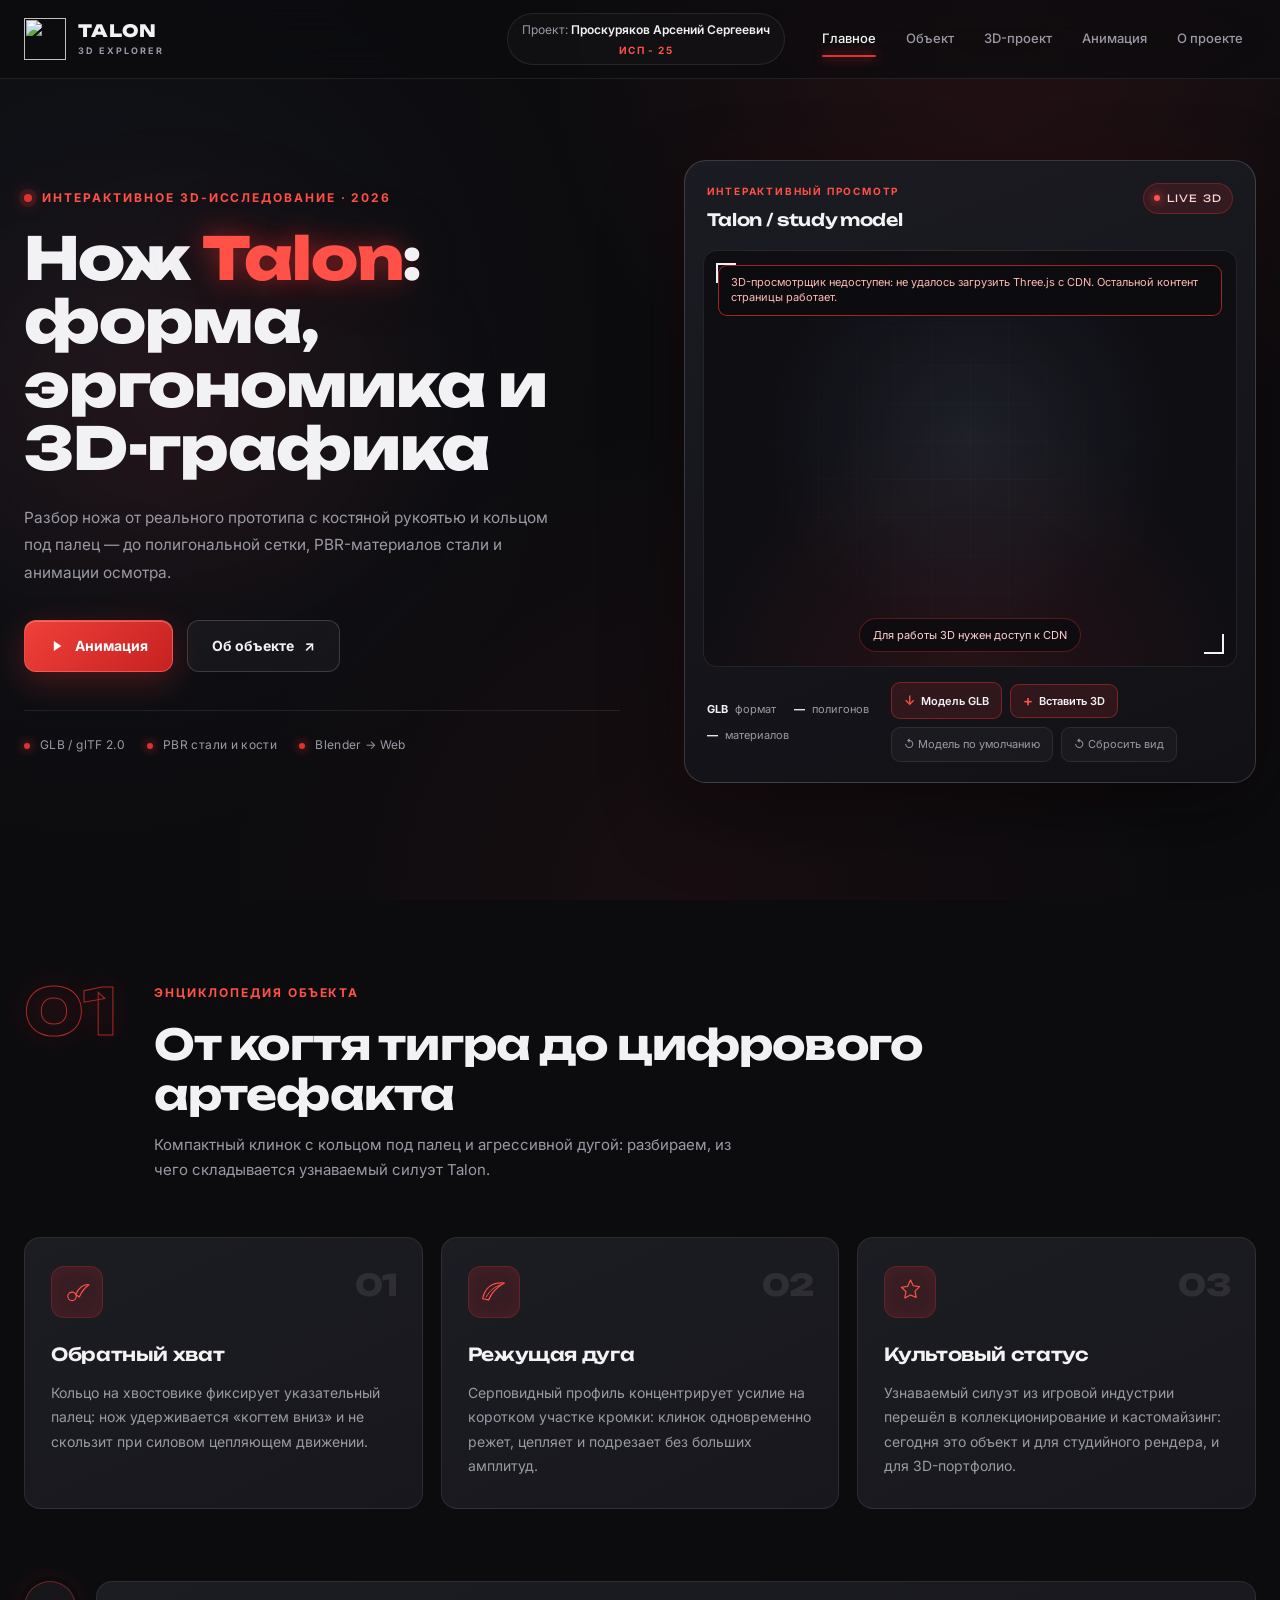
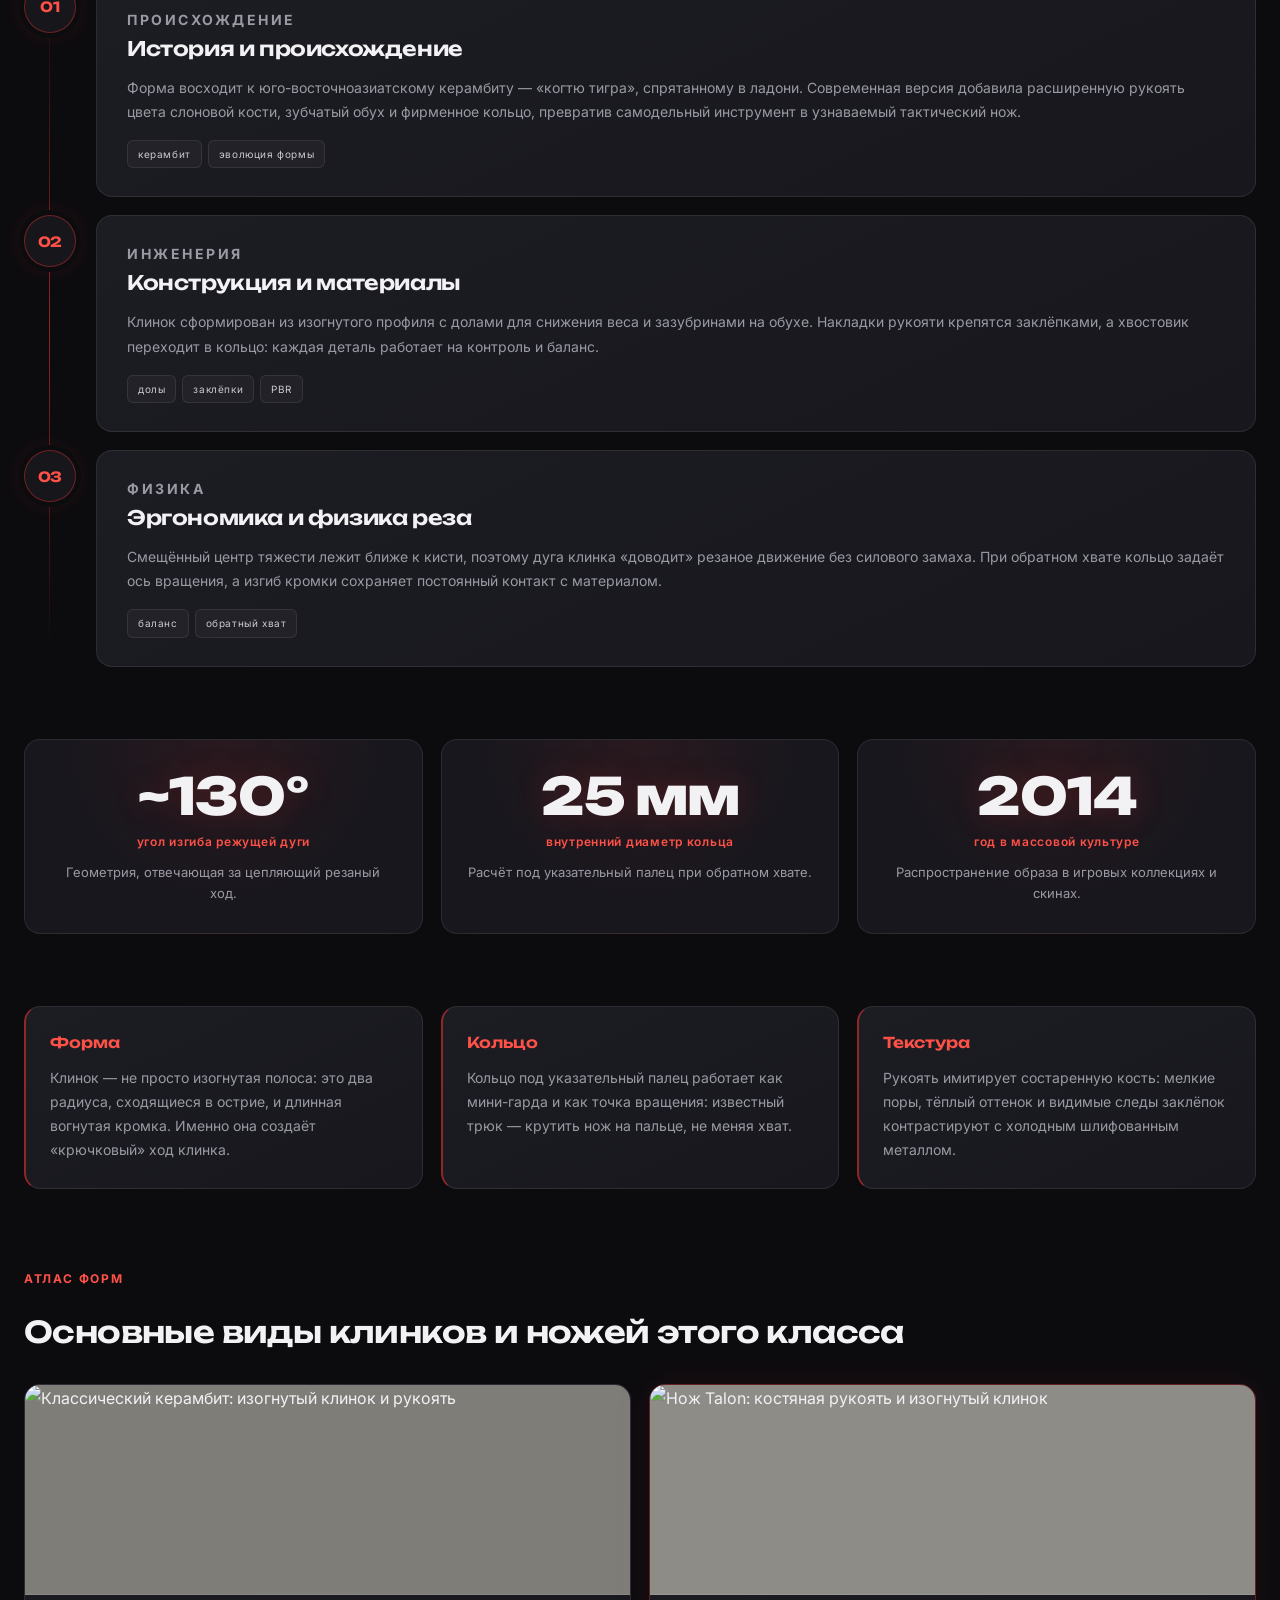
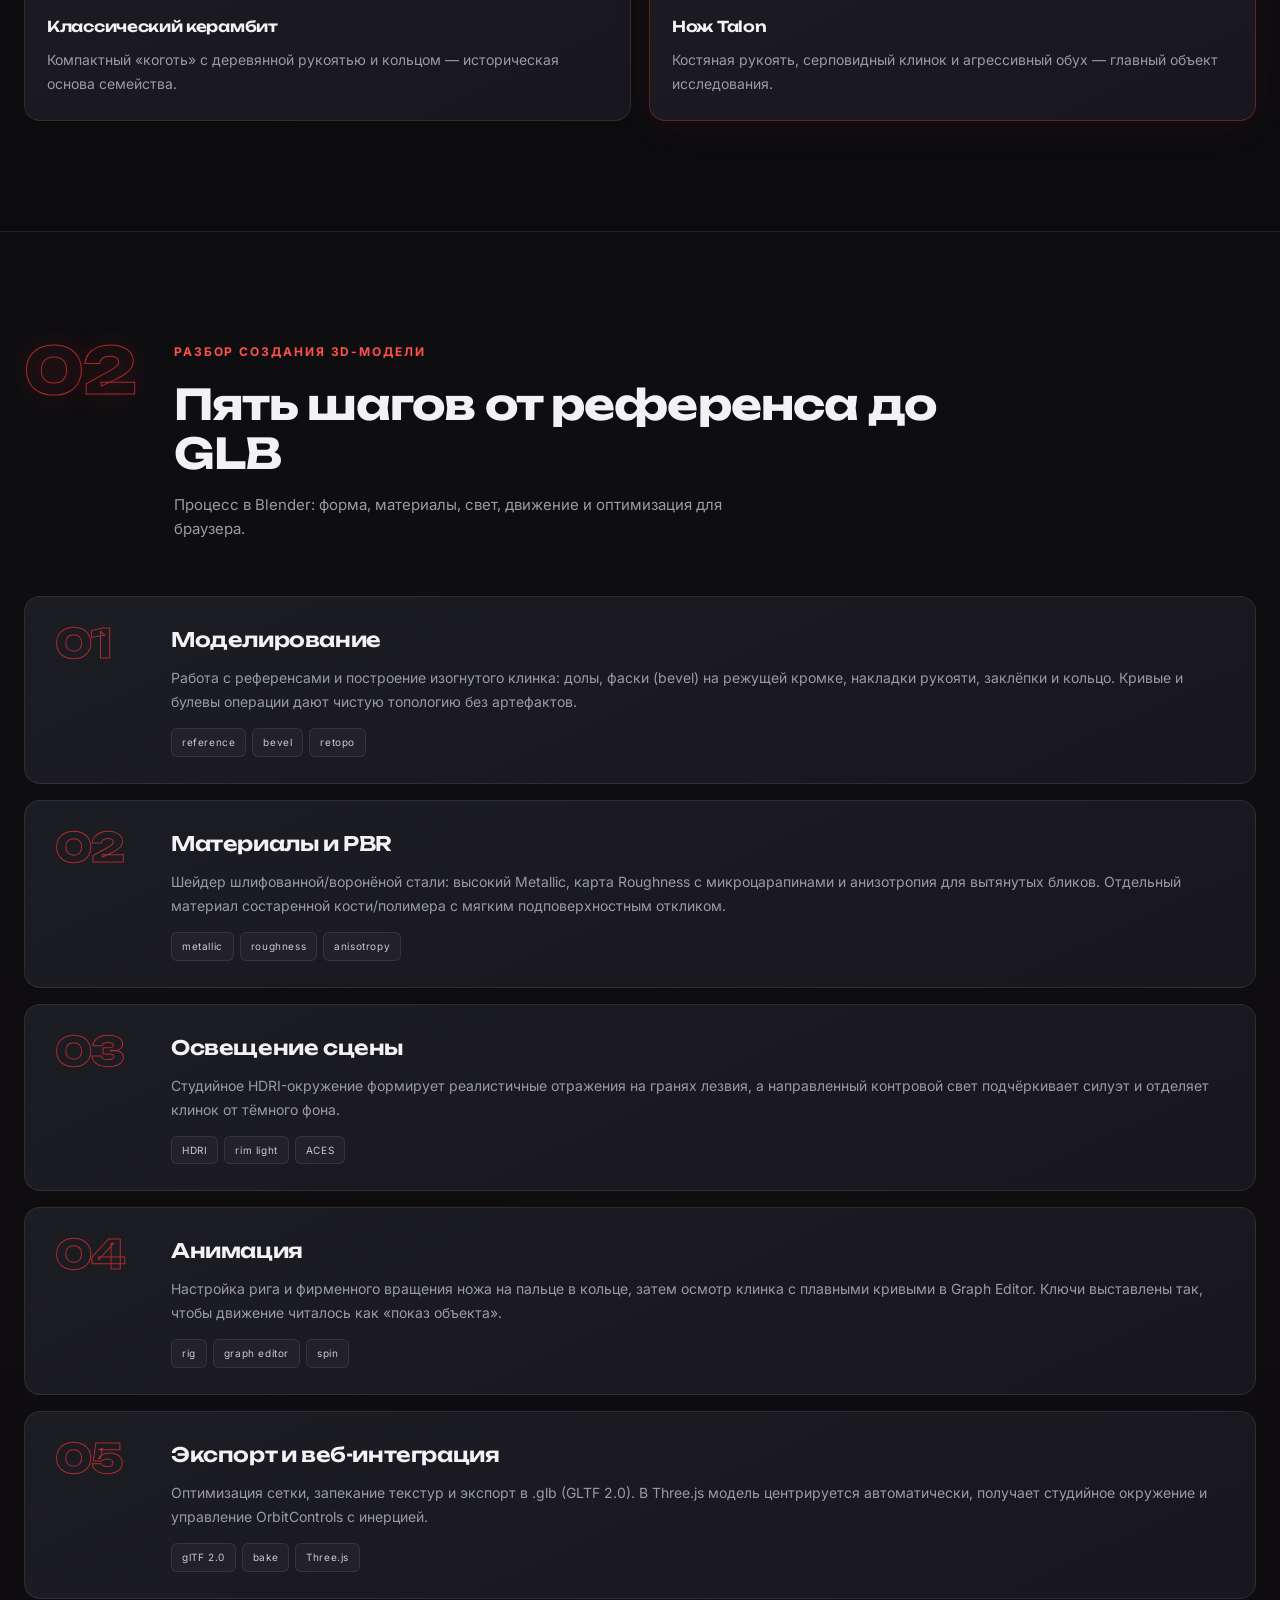
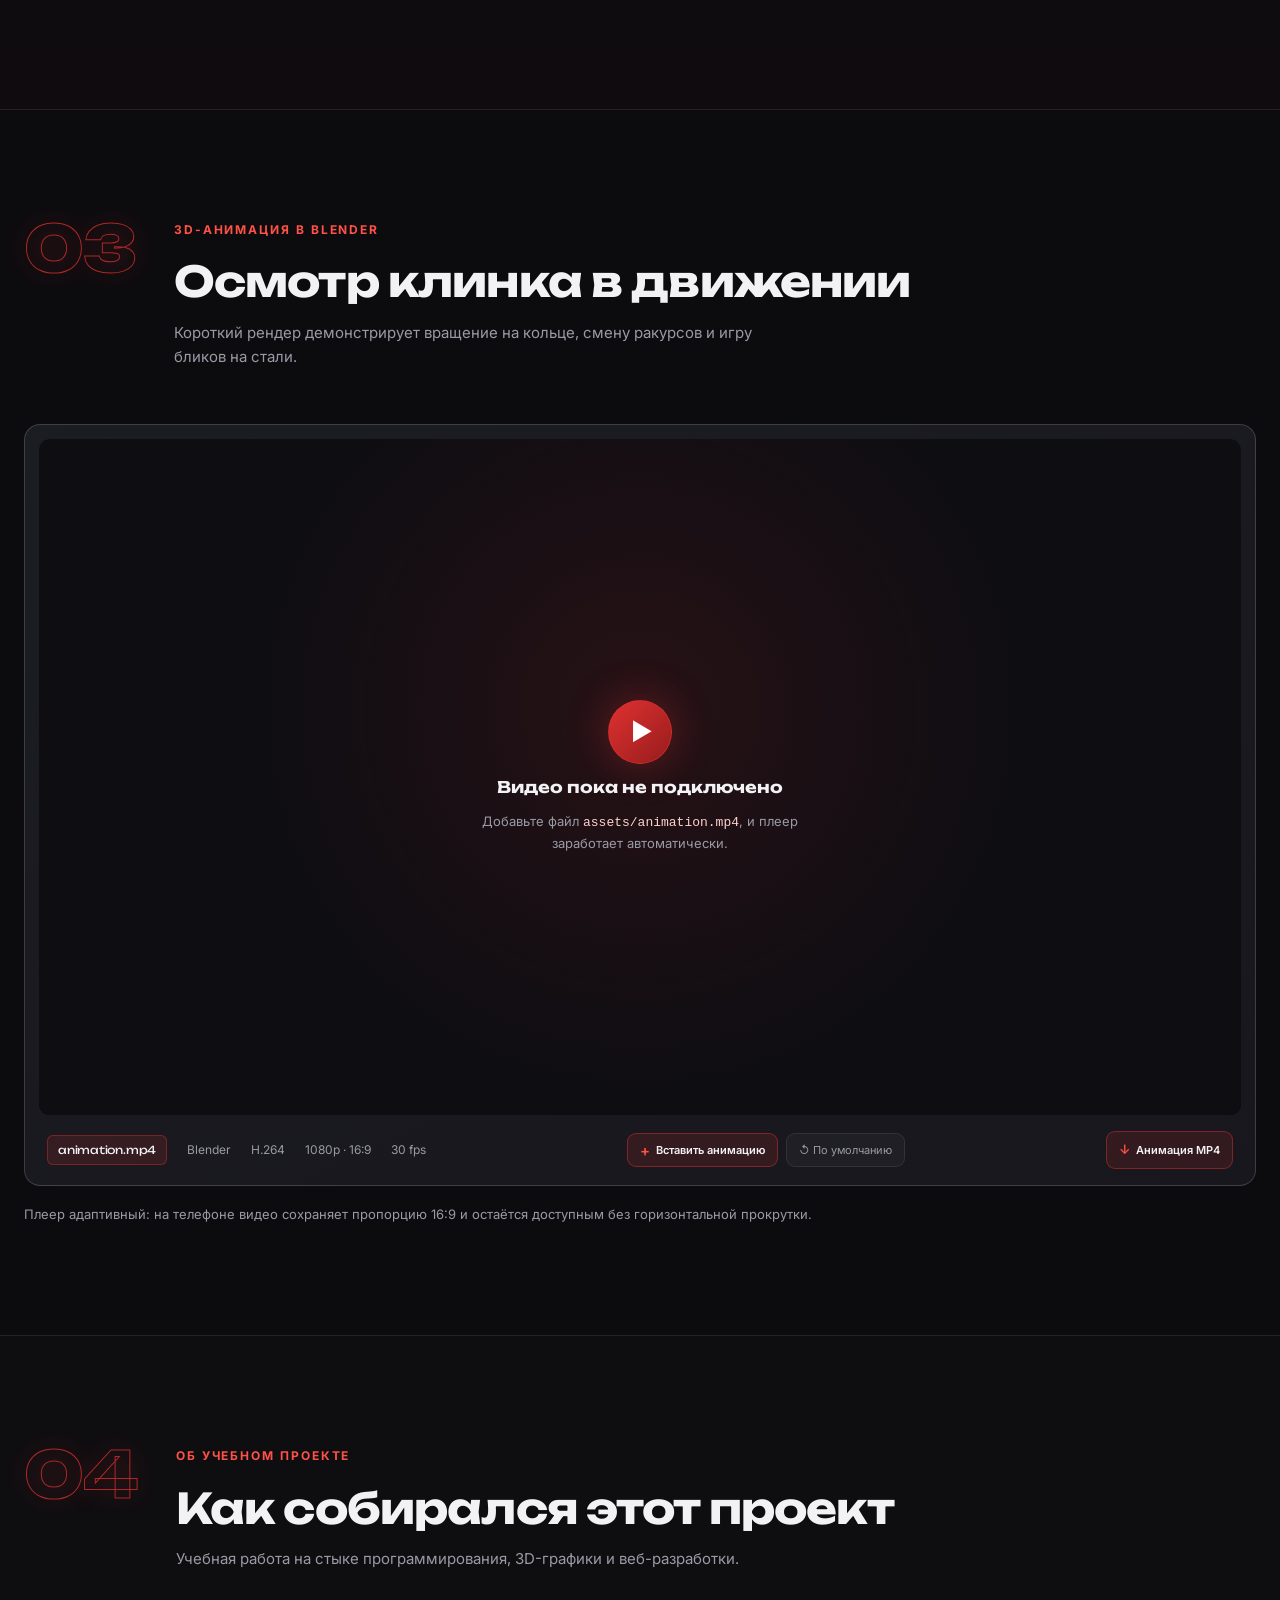
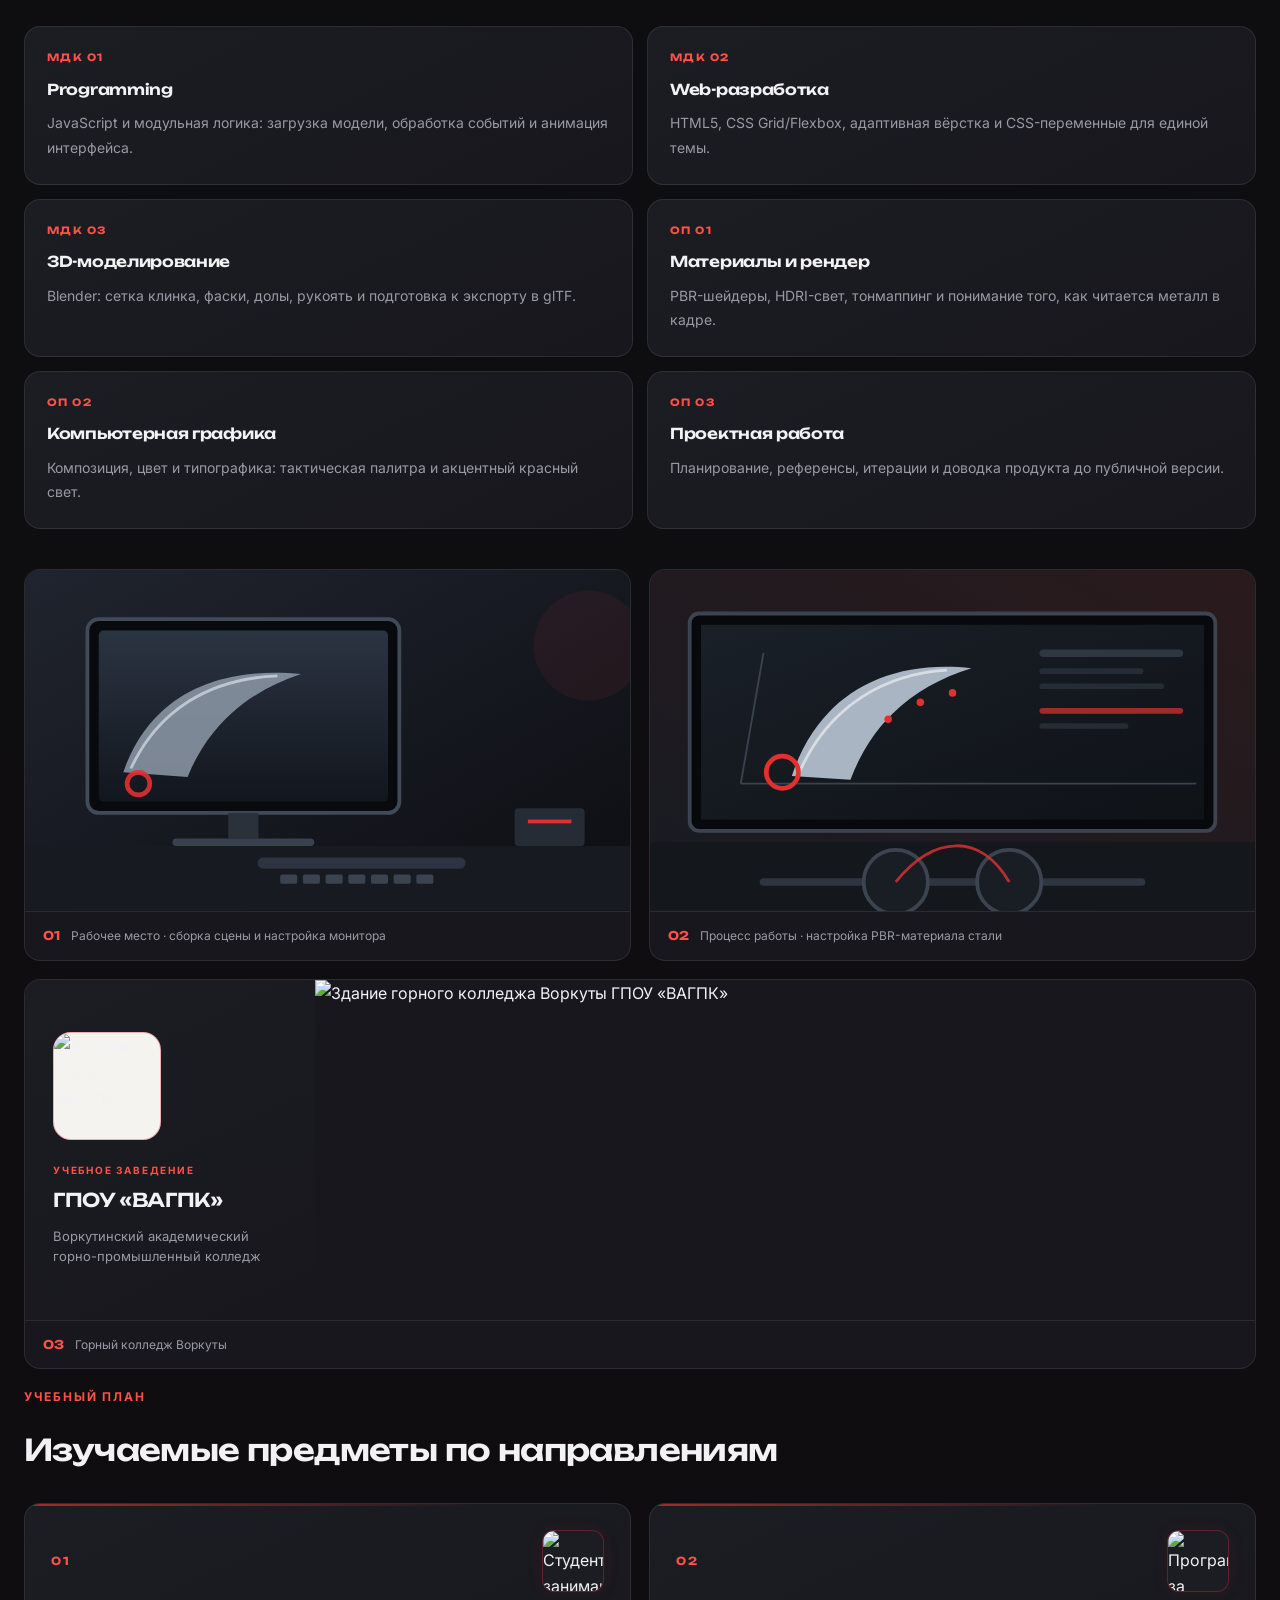
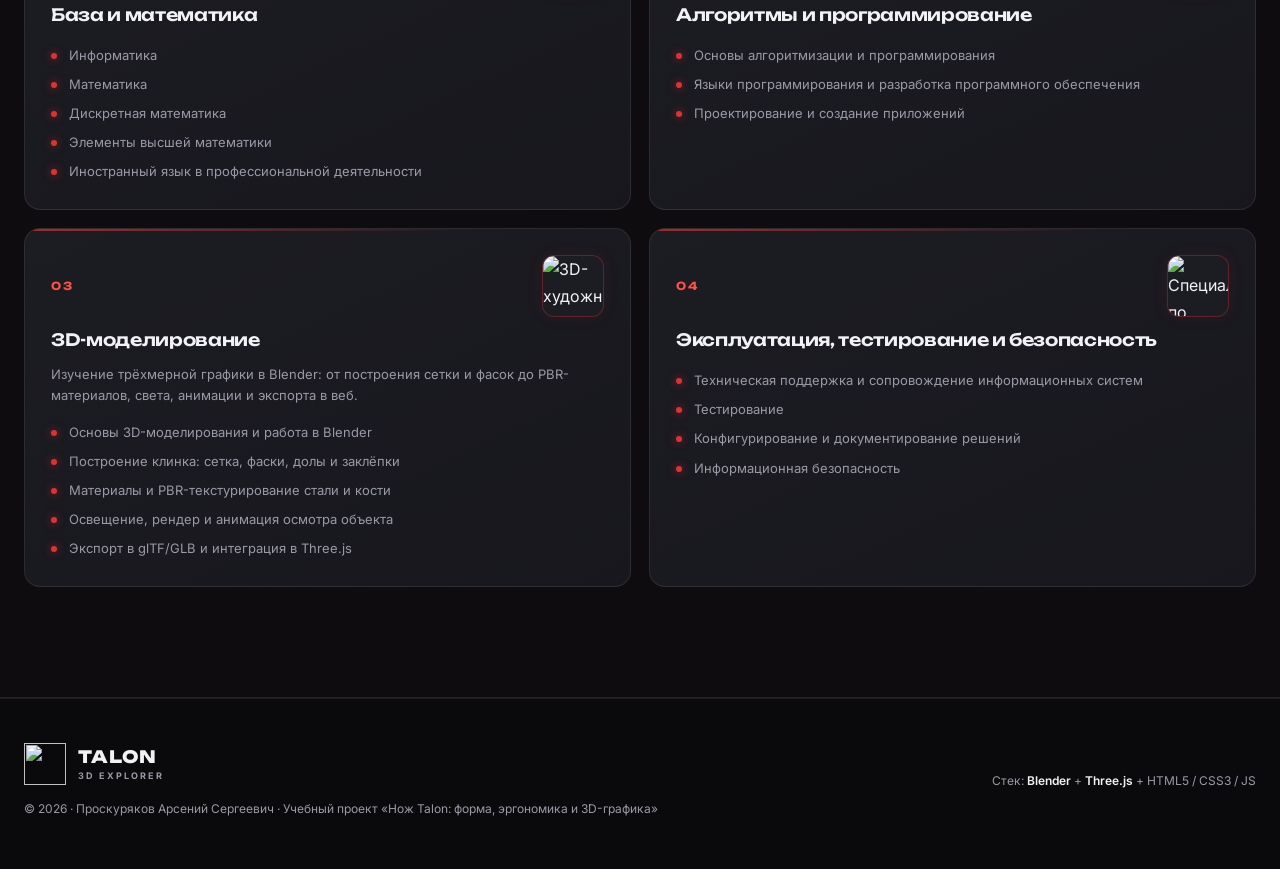
==== commit 804589d6: "Add files via upload" ====
--- a/index.html
+++ b/index.html
@@ -6,7 +6,7 @@
   <meta name="theme-color" content="#0c0c0f">
   <meta name="description" content="Talon 3D Explorer — интерактивная энциклопедия ножа Talon: конструкция, эргономика, PBR-материалы и 3D-просмотр на Three.js.">
   <title>Нож Talon — форма, эргономика и 3D-графика</title>
-  <link rel="icon" href="assets/favicon.svg" type="image/svg+xml">
+  <link rel="icon" href="assets/favicon.png" type="image/png">
 
   <link rel="preconnect" href="https://fonts.googleapis.com">
   <link rel="preconnect" href="https://fonts.gstatic.com" crossorigin>
@@ -174,16 +174,10 @@
 .brand-mark {
   width: 42px;
   height: 42px;
-  display: grid;
-  place-items: center;
-  color: var(--accent-bright);
-  border: 1px solid rgba(224, 49, 49, 0.4);
-  border-radius: 12px;
-  background: linear-gradient(145deg, rgba(224,49,49,0.16), rgba(224,49,49,0.02));
-  box-shadow: inset 0 0 18px rgba(224,49,49,0.08), 0 0 24px rgba(224,49,49,0.12);
-}
-
-.brand-mark svg { width: 27px; height: 27px; }
+  display: block;
+}
+
+.brand-mark img { width: 42px; height: 42px; display: block; }
 
 .brand-text { display: flex; flex-direction: column; line-height: 1.1; }
 .brand-text strong { font-size: 17px; font-weight: 800; letter-spacing: 0.06em; }
@@ -594,6 +588,10 @@
 .download-btn::before { content: "↓"; color: var(--accent-bright); font-size: 13px; }
 .download-btn:hover { color: #fff; border-color: var(--accent-bright); background: rgba(224, 49, 49, 0.2); transform: translateY(-2px); }
 
+.insert-btn { cursor: pointer; }
+.insert-btn::before { content: "+"; color: var(--accent-bright); font-size: 15px; line-height: 1; }
+.video-tools { display: flex; align-items: center; flex-wrap: wrap; gap: 8px; margin-left: auto; }
+
 .reset-btn {
   padding: 7px 12px;
   color: var(--muted);
@@ -966,7 +964,7 @@
   background: var(--accent-soft);
 }
 
-.video-caption .download-btn { margin-left: auto; }
+.video-caption > .download-btn { margin-left: auto; }
 
 .video-note { margin: 18px 0 0; color: var(--muted); font-size: 13px; }
 
@@ -1225,6 +1223,7 @@
 @media (max-width: 520px) {
   .header-inner { flex-wrap: wrap; gap: 10px; padding: 12px 0; }
   .brand-mark { width: 38px; height: 38px; }
+  .brand-mark img { width: 38px; height: 38px; }
   .brand-text strong { font-size: 15px; }
   .project-badge { order: 3; width: 100%; margin: 0; text-align: center; font-size: 11px; }
   .nav-toggle { margin-left: auto; }
@@ -1267,10 +1266,7 @@
     <div class="container header-inner">
       <a class="brand" href="#home" aria-label="На главную">
         <span class="brand-mark" aria-hidden="true">
-          <svg viewBox="0 0 40 40" fill="none">
-            <path d="M7 30 C10 14 21 7 34 8 C26 12 18 20 15 32 Z" stroke="currentColor" stroke-width="2.2" stroke-linejoin="round"/>
-            <circle cx="9" cy="30" r="4.4" stroke="currentColor" stroke-width="2.2"/>
-          </svg>
+          <img src="assets/brand-mark.png" alt="" width="27" height="27">
         </span>
         <span class="brand-text"><strong>TALON</strong><small>3D EXPLORER</small></span>
       </a>
@@ -1349,6 +1345,9 @@
             </div>
             <div class="viewer-actions">
               <a class="download-btn" href="assets/talon.glb" download="talon.glb" aria-label="Скачать 3D-модель Talon в формате GLB">Модель GLB</a>
+              <label class="download-btn insert-btn" for="modelInput" title="Вставить свою GLB/GLTF-модель">Вставить 3D</label>
+              <input id="modelInput" type="file" accept=".glb,.gltf,model/gltf-binary,model/gltf+json" hidden>
+              <button class="reset-btn" id="resetModel" type="button">↺ Модель по умолчанию</button>
               <button class="reset-btn" id="resetView" type="button">↺ Сбросить вид</button>
             </div>
           </div>
@@ -1555,8 +1554,13 @@
             </div>
           </div>
           <div class="video-caption">
-            <span class="file-chip">animation.mp4</span>
+            <span class="file-chip" id="videoChip">animation.mp4</span>
             <span>Blender</span><span>H.264</span><span>1080p · 16:9</span><span>30 fps</span>
+            <div class="video-tools">
+              <label class="download-btn insert-btn" for="animationInput" title="Вставить своё видео MP4">Вставить анимацию</label>
+              <input id="animationInput" type="file" accept="video/mp4,video/*" hidden>
+              <button class="reset-btn" id="resetAnimation" type="button">↺ По умолчанию</button>
+            </div>
             <a class="download-btn" href="assets/animation.mp4" download="animation.mp4" aria-label="Скачать анимацию ножа Talon в формате MP4">Анимация MP4</a>
           </div>
         </div>
@@ -1756,7 +1760,7 @@
       <div>
         <a class="brand brand--footer" href="#home">
           <span class="brand-mark" aria-hidden="true">
-            <svg viewBox="0 0 40 40" fill="none"><path d="M7 30 C10 14 21 7 34 8 C26 12 18 20 15 32 Z" stroke="currentColor" stroke-width="2.2" stroke-linejoin="round"/><circle cx="9" cy="30" r="4.4" stroke="currentColor" stroke-width="2.2"/></svg>
+            <img src="assets/brand-mark.png" alt="" width="27" height="27">
           </span>
           <span class="brand-text"><strong>TALON</strong><small>3D EXPLORER</small></span>
         </a>
@@ -1925,6 +1929,51 @@
   video.addEventListener('loadedmetadata', showVideoReady);
   video.addEventListener('loadeddata', showVideoReady);
   video.addEventListener('canplay', showVideoReady);
+
+  const animationInput = $('#animationInput');
+  const resetAnimationBtn = $('#resetAnimation');
+  const videoChip = $('#videoChip');
+  let customVideoUrl = null;
+
+  if (animationInput) {
+    animationInput.addEventListener('change', () => {
+      const file = animationInput.files && animationInput.files[0];
+      if (!file) return;
+      if (customVideoUrl) URL.revokeObjectURL(customVideoUrl);
+      customVideoUrl = URL.createObjectURL(file);
+      const currentSource = video.querySelector('source');
+      if (currentSource) {
+        currentSource.src = customVideoUrl;
+        currentSource.type = file.type || 'video/mp4';
+      } else {
+        video.src = customVideoUrl;
+      }
+      if (videoChip) videoChip.textContent = file.name;
+      if (videoFallback) videoFallback.hidden = true;
+      video.load();
+      const playPromise = video.play();
+      if (playPromise && typeof playPromise.catch === 'function') playPromise.catch(() => {});
+      showVideoReady();
+    });
+  }
+
+  if (resetAnimationBtn) {
+    resetAnimationBtn.addEventListener('click', () => {
+      if (customVideoUrl) {
+        URL.revokeObjectURL(customVideoUrl);
+        customVideoUrl = null;
+      }
+      const currentSource = video.querySelector('source');
+      if (currentSource) {
+        currentSource.src = 'assets/animation.mp4';
+        currentSource.type = 'video/mp4';
+      } else {
+        video.src = 'assets/animation.mp4';
+      }
+      if (videoChip) videoChip.textContent = 'animation.mp4';
+      video.load();
+    });
+  }
 }
 
 /* ------------------------------------------------------------------
@@ -2206,6 +2255,75 @@
 
     /* --- Загрузка glTF / GLB --- */
     const loader = new GLTFLoader();
+
+    let customModelUrl = null;
+
+    function clearModel() {
+      while (modelRoot.children.length) {
+        modelRoot.remove(modelRoot.children[0]);
+      }
+    }
+
+    function loadModelFromUrl(url, label) {
+      clearModel();
+      if (loaderEl) loaderEl.classList.remove('is-hidden');
+      if (progressBar) progressBar.style.width = '8%';
+
+      loader.load(
+        url,
+        (gltf) => {
+          try {
+            const model = gltf.scene || gltf.scenes[0];
+            if (!model) throw new Error('В файле не найдена сцена');
+            prepareObject(model);
+            frameObject(model);
+            modelRoot.add(model);
+            updateSpecs(model);
+            if (specSource) specSource.textContent = label;
+            hideLoader();
+            showStatus(`Модель ${label} вставлена`, 'ok', 4000);
+          } catch (error) {
+            console.error(error);
+            hideLoader();
+            buildProceduralTalon();
+            if (specSource) specSource.textContent = 'PROC';
+            showStatus('Не удалось показать модель — включена заглушка.', 'warn');
+          }
+        },
+        (event) => {
+          if (!progressBar) return;
+          let percent = 8;
+          if (event.lengthComputable && event.total > 0) {
+            percent = Math.min(100, Math.round((event.loaded / event.total) * 100));
+          } else {
+            percent = Math.min(92, 8 + Math.round(event.loaded / 1200));
+          }
+          progressBar.style.width = `${Math.max(8, percent)}%`;
+        },
+        () => {
+          hideLoader();
+          buildProceduralTalon();
+          if (specSource) specSource.textContent = 'PROC';
+          showStatus('Не удалось загрузить файл — включена заглушка.', 'warn');
+        }
+      );
+    }
+
+    window.talonLoadModel = (url, label = 'GLB') => {
+      if (customModelUrl && customModelUrl.startsWith('blob:')) URL.revokeObjectURL(customModelUrl);
+      customModelUrl = typeof url === 'string' && url.startsWith('blob:') ? url : null;
+      loadModelFromUrl(url, label);
+    };
+
+    window.talonResetModel = () => {
+      window.talonLoadModel('assets/talon.glb', 'GLB');
+    };
+
+    if (window.talonPendingModel) {
+      const pending = window.talonPendingModel;
+      window.talonPendingModel = null;
+      window.talonLoadModel(pending.url, pending.name);
+    }
 
     loader.load(
       'assets/talon.glb',
@@ -2297,6 +2415,36 @@
   }
 }
 
+/* ------------------------------------------------------------------
+   4. Вставка своей 3D-модели и анимации
+   ------------------------------------------------------------------ */
+
+const modelInput = $('#modelInput');
+const resetModelBtn = $('#resetModel');
+
+if (modelInput) {
+  modelInput.addEventListener('change', () => {
+    const file = modelInput.files && modelInput.files[0];
+    if (!file) return;
+    const url = URL.createObjectURL(file);
+    if (typeof window.talonLoadModel === 'function') {
+      window.talonLoadModel(url, file.name);
+    } else {
+      window.talonPendingModel = { url, name: file.name };
+    }
+  });
+}
+
+if (resetModelBtn) {
+  resetModelBtn.addEventListener('click', () => {
+    if (typeof window.talonResetModel === 'function') {
+      window.talonResetModel();
+    } else {
+      window.talonPendingModel = { url: 'assets/talon.glb', name: 'GLB' };
+    }
+  });
+}
+
 initViewer();
 
 </script>
